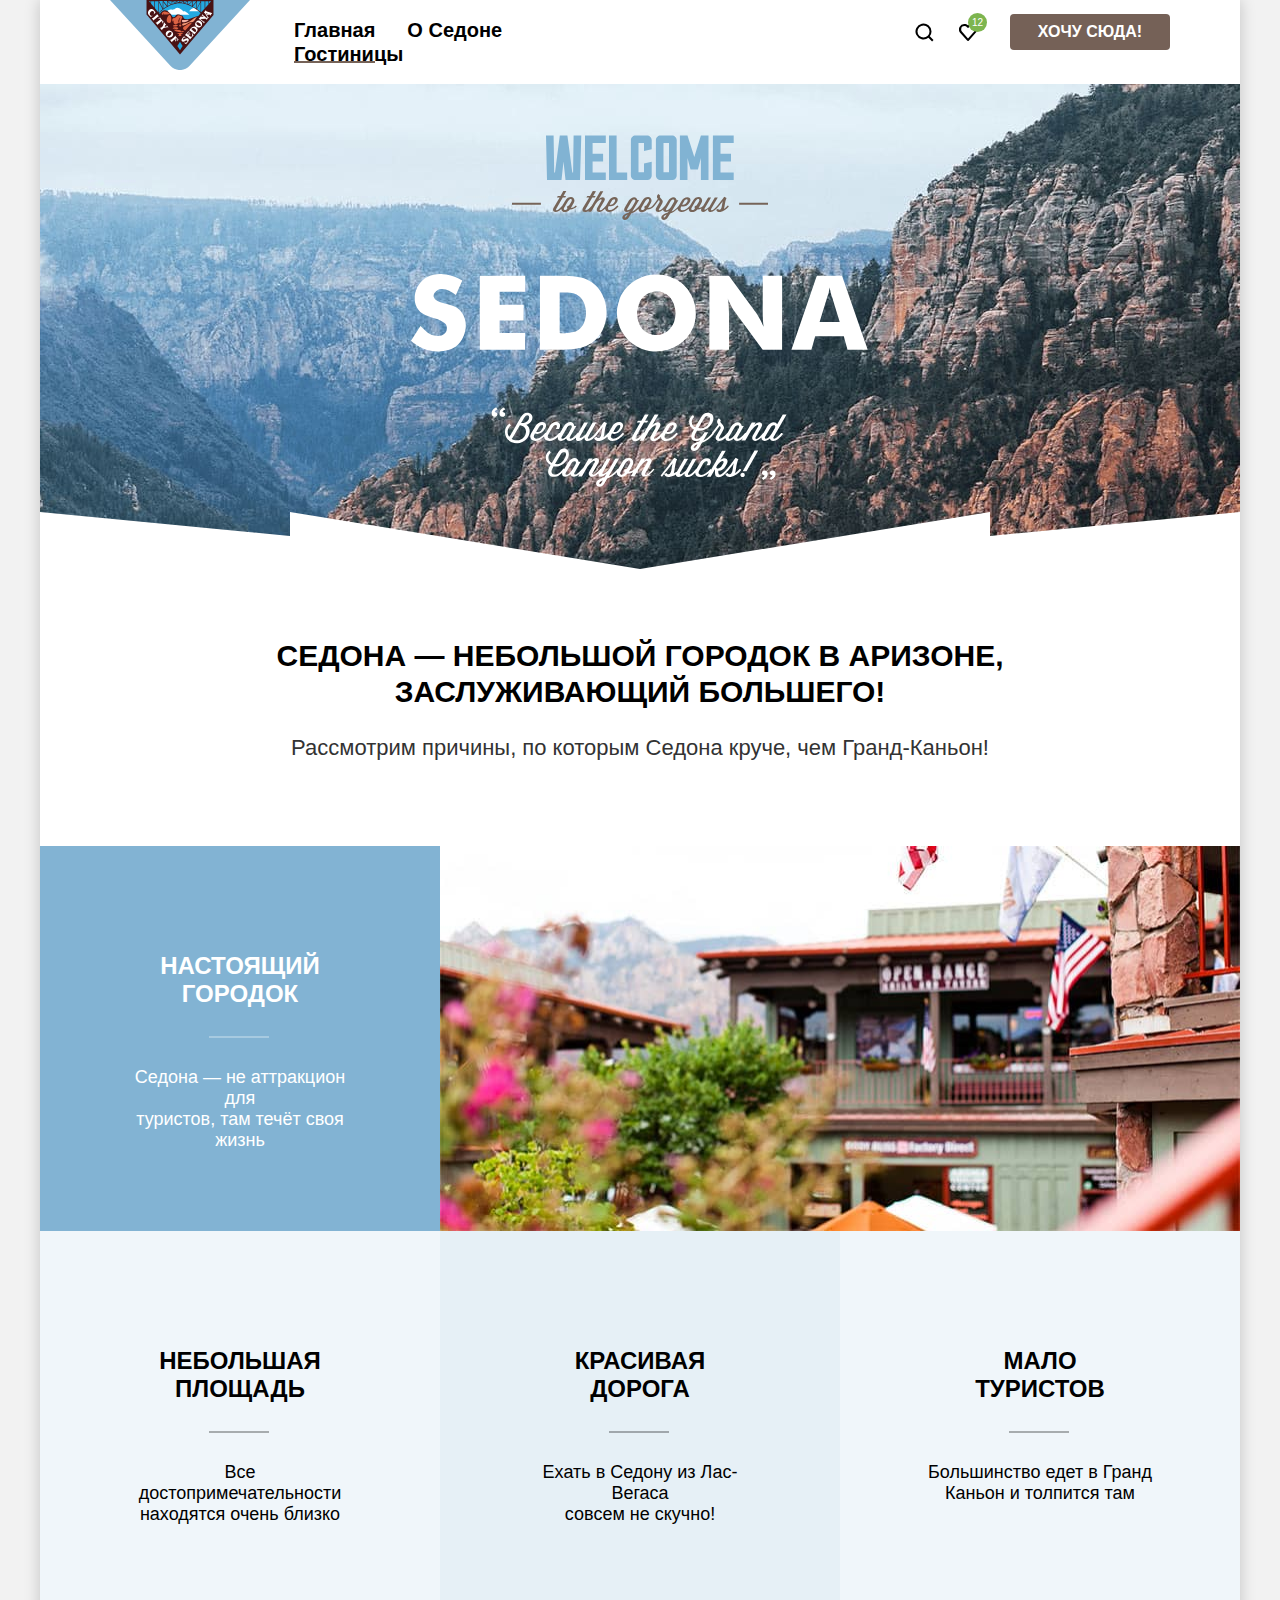
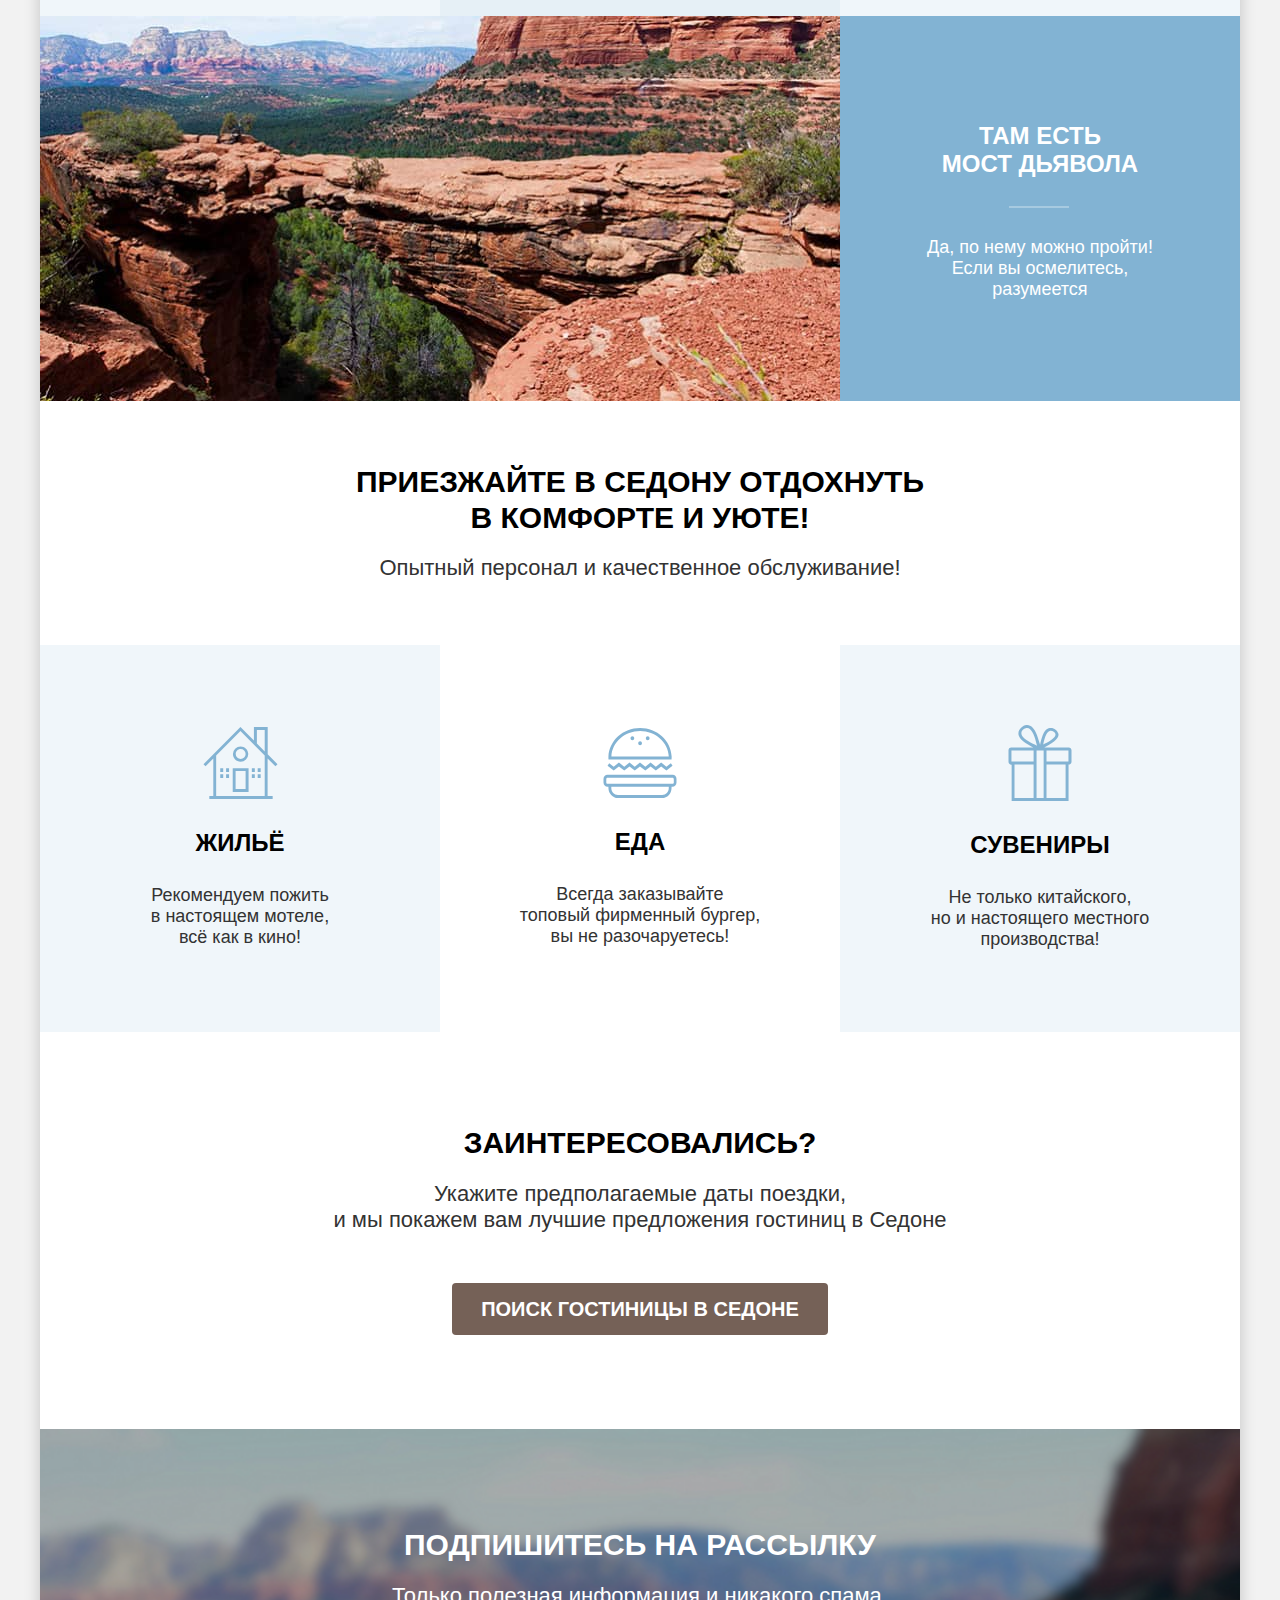
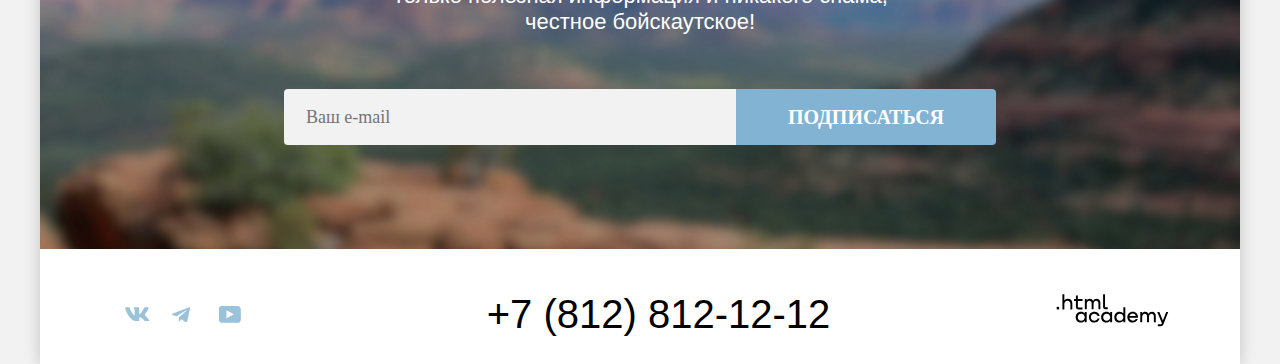
==== index.html @ 97bced02 "Валидация" ====
<!DOCTYPE html>
<html lang="ru">

  <head>
    <meta charset="utf-8">
    <title>HTML Academy: Седона</title>
    <link rel="stylesheet" href="styles/styles.css">
    <link rel="icon" href="favicon.ico">
  </head>

  <body>
    <div class="page-container">
      <header class="main-header">
        <nav class="main-navigation">
          <a class="header-link" href="index.html">
            <img class="navigation-logo" src="images/header-img/header-logo.svg" width="140" height="70" alt="Логотип.">
          </a>
          <ul class="navigation-list">
            <li class="navigation-list-item">
              <a class="navigation-link" href="index.html"><span class="navigation-link-current">Главная</span></a>
            </li>
            <li class="navigation-list-item">
              <a class="navigation-link" href="#">О Седоне</a>
            </li>
            <li class="navigation-list-item">
              <a class="navigation-link" href="catalog.html">Гостиницы</a>
            </li>
          </ul>
          <ul class="navigation-user">
            <li class="navigation-user-item">
              <button class="navigation-link-user navigation-link-search" href="#">
                <span class="visually-hidden">Поиск</span>
              </button>
            </li>
            <li class="navigation-user-item">
              <a class="navigation-link-user navigation-link-favourites" href="#">
                <span class="visually-hidden">Избранное</span>
                <span class="number">12</span>
              </a>
            </li>
            <li class="navigation-user-item">
              <button class="navigation-link-user navigation-link-button">Хочу сюда!</button>
            </li>
          </ul>
        </nav>
      </header>
      <main class="main-index">
        <section class="hero">
          <h1 class="visually-hidden">Седона</h1>
          <img class="hero-logo" src="images/hero-img/hero-text.svg" width="458" height="352"
            alt="Добро пожаловать в великолепную Седону, потому что Гранд-Каньон — отстой!">
        </section>
        <section class="advantages">
          <div class="information-block-advantages">
            <h2 class="information-title">
              Седона — небольшой городок в Аризоне,<br>заслуживающий большего!
            </h2>
            <p class="information-text">Рассмотрим причины, по которым Седона круче, чем Гранд-Каньон!</p>
          </div>
          <ul class="advantages-list">
            <li class="advantages-item with-image">
              <div class="advantage-description">
                <h3 class="advantages-title advantages-title-image">Настоящий<br>городок</h3>
                <p class="advantages-text">Седона — не аттракцион для<br>туристов, там течёт своя<br>жизнь</p>
              </div>
              <img class="advantages-image" src="images/advantage/advantage-city.jpg" alt="Город.">
            </li>
            <li class="advantages-item">
              <div class="description-noimage">
                <h3 class="advantages-title">Небольшая<br>площадь</h3>
                <p class="advantages-text">Все достопримечательности<br>находятся очень близко</p>
              </div>
            </li>
            <li class="advantages-item">
              <div class="description-noimage">
                <h3 class="advantages-title">Красивая<br>дорога</h3>
                <p class="advantages-text">Ехать в Седону из Лас-Вегаса<br>совсем не скучно!</p>
              </div>
            </li>
            <li class="advantages-item">
              <div class="description-noimage">
                <h3 class="advantages-title">Мало<br>туристов</h3>
                <p class="advantages-text">Большинство едет в Гранд<br>Каньон и толпится там</p>
              </div>
            </li>
            <li class="advantages-item with-image">
              <img class="advantages-image" src="images/advantage/advantage-bridge.jpg" alt="Мост дьявола.">
              <div class="advantage-description">
                <h3 class="advantages-title advantages-title-image">Там есть<br>мост дьявола</h3>
                <p class="advantages-text">Да, по нему можно пройти!<br>Если вы осмелитесь,<br>разумеется</p>
              </div>
            </li>
          </ul>
        </section>
        <section class="services">
          <div class="information-block-services">
            <h3 class="information-title-services">Приезжайте в Седону отдохнуть<br>в комфорте и уюте!</h3>
            <p class="information-text-services">Опытный персонал и качественное обслуживание!</p>
          </div>
          <ul class="services-list">
            <li class="services-item">
              <img class="service-image" src="images/service/service-house.svg" width="75" height="72" alt="Жилье.">
              <h3 class="services-title">Жильё</h3>
              <p class="services-text">Рекомендуем пожить<br>в настоящем мотеле,<br>всё как в кино!</p>
            </li>
            <li class="services-item">
              <img class="service-image" src="images/service/service-food.svg" width="74" height="70" alt="Еда.">
              <h3 class="services-title">Еда</h3>
              <p class="services-text">Всегда заказывайте<br>топовый фирменный бургер,<br>вы не разочаруетесь!</p>
            </li>
            <li class="services-item">
              <img class="service-image" src="images/service/service-gift.svg" width="64" height="76" alt="Сувениры.">
              <h3 class="services-title">Сувениры</h3>
              <p class="services-text">Не только китайского,<br>но и настоящего местного<br>производства!</p>
            </li>
          </ul>
        </section>
        <section class="hotel-search">
          <h2 class="hotel-search-title">Заинтересовались?</h2>
          <p class="hotel-search-text">Укажите предполагаемые даты поездки,<br>и мы покажем вам лучшие предложения
            гостиниц в Седоне</p>
          <button class="hotel-search-button">Поиск гостиницы в седоне</button>
        </section>
        <section class="mail">
          <h2 class="mail-title">Подпишитесь на рассылку</h2>
          <p class="mail-text">Только полезная информация и никакого спама,<br> честное бойскаутское!</p>
          <form class="mail-form" action="https://echo.htmlacademy.ru/" method="post">
            <label class="form-label visually-hidden" for="mail-post">Ваш e-mail</label>
            <input class="mail-input" type="text" id="mail-post" name="mail-post" placeholder="Ваш e-mail" required>
            <button class="button-mail" type="submit">Подписаться</button>
          </form>
        </section>
      </main>
      <footer class="page-footer">
        <ul class="footer-social-list">
          <li class="footer-social-item">
            <a class="social-list-vk" href="https://vk.com/htmlacademy">
              <span class="visually-hidden">Вконтакте</span>
            </a>
          </li>
          <li class="footer-social-item">
            <a class="social-list-telegram footer-social-link" href="https://t.me/htmlacademy">
              <span class="visually-hidden">Telegram</span>
            </a>
          </li>
          <li class="footer-social-item">
            <a class="social-list-youtube" href="https://www.youtube.com/user/htmlacademyru">
              <span class="visually-hidden">Youtube</span>
            </a>
          </li>
        </ul>
        <a class="contact-phone" href="#">+7 (812) 812-12-12</a>
        <a class="html-logo" href="https://htmlacademy.ru/">
          <svg class="html-logotype" xmlns="http://www.w3.org/2000/svg" width="115" height="34" viewBox="0 0 115 34"
            fill="none">
            <path d="M0 13.2564V15.8564H2.5V13.2564H0Z" />
            <path
              d="M11.6 4.85645C10 4.85645 8.8 5.55645 8 6.55645H7.9V0.356445H5.9V15.8564H7.9V10.5564C7.9 8.45645 9.2 6.95645 11.2 6.95645C13 6.95645 14.1 8.35645 14.1 10.1564V15.8564H16.1V9.75644C16.2 6.75644 14.3 4.85645 11.6 4.85645Z" />
            <path
              d="M26.6 5.15645H21.8V1.45645H19.8V5.25645H17.9V7.25645H19.8V13.2564C19.8 14.9564 20.8 15.9564 22.5 15.9564H26.6V13.9564H22.9C22.2 13.9564 21.8 13.5564 21.8 12.8564V7.15645H26.6V5.15645Z" />
            <path
              d="M41.1 4.95645C39.5 4.95645 38.2 5.75644 37.6 7.05645H37.5C36.9 5.85645 35.7 4.95645 34.1 4.95645C32.7 4.95645 31.6 5.75645 31 6.75645H30.9V5.15645H29V15.7564H31V10.3564C31 8.35645 32 6.85645 33.6 6.85645C35.1 6.85645 36 7.85645 36 9.45645V15.7564H38V10.1564C38 7.75645 39.4 6.85645 40.6 6.85645C42.1 6.85645 43 7.85645 43 9.45645V15.7564H45V9.25644C45.1 6.75644 43.6 4.95645 41.1 4.95645Z" />
            <path
              d="M47.8 13.0564C47.8 14.7564 48.8 15.7564 50.6 15.7564H52.6V13.7564H50.9C50.2 13.7564 49.8 13.3564 49.8 12.6564V0.356445H47.8V13.0564Z" />
            <path
              d="M28.9 20.0564C28 18.9564 26.7 18.2564 25 18.2564C21.9 18.2564 19.6 20.5564 19.6 23.8564C19.6 27.1564 21.9 29.4564 25 29.4564C26.8 29.4564 28 28.6564 28.8 27.5564H28.9V29.1564H30.9V18.5564H28.9V20.0564ZM25.3 27.4564C23.1 27.4564 21.7 25.8564 21.7 23.8564C21.7 21.8564 23.1 20.2564 25.3 20.2564C27.5 20.2564 28.9 21.8564 28.9 23.8564C28.9 25.7564 27.5 27.4564 25.3 27.4564Z" />
            <path
              d="M44.2 22.3564C43.7 19.9564 41.6 18.2564 38.8 18.2564C35.4 18.2564 33.2 20.7564 33.2 23.8564C33.2 26.9564 35.4 29.4564 38.8 29.4564C41.6 29.4564 43.7 27.6564 44.2 25.2564H42.1C41.7 26.5564 40.4 27.5564 38.8 27.5564C36.6 27.5564 35.2 25.9564 35.2 23.9564C35.2 21.9564 36.6 20.3564 38.8 20.3564C40.4 20.3564 41.6 21.3564 42.1 22.5564H44.2V22.3564Z" />
            <path
              d="M55.1 20.0564C54.2 18.9564 52.9 18.2564 51.2 18.2564C48.1 18.2564 45.8 20.5564 45.8 23.8564C45.8 27.1564 48.1 29.4564 51.2 29.4564C53 29.4564 54.2 28.6564 55 27.5564H55.1V29.1564H57.1V18.5564H55.1V20.0564ZM51.5 27.4564C49.3 27.4564 47.9 25.8564 47.9 23.8564C47.9 21.8564 49.3 20.2564 51.5 20.2564C53.7 20.2564 55.1 21.8564 55.1 23.8564C55.1 25.7564 53.6 27.4564 51.5 27.4564Z" />
            <path
              d="M68.7 20.1564C67.8 19.0564 66.5 18.2564 64.8 18.2564C61.7 18.2564 59.4 20.5564 59.4 23.8564C59.4 27.1564 61.6 29.4564 64.8 29.4564C66.5 29.4564 67.8 28.6564 68.6 27.6564H68.7V29.1564H70.7V13.7564H68.7V20.1564ZM65.1 27.4564C62.9 27.4564 61.5 25.8564 61.5 23.8564C61.5 21.8564 62.9 20.2564 65.1 20.2564C67.3 20.2564 68.7 21.8564 68.7 23.8564C68.6 25.8564 67.2 27.4564 65.1 27.4564Z" />
            <path
              d="M78.3 18.2564C75 18.2564 72.8 20.7564 72.8 23.8564C72.8 26.8564 74.9 29.4564 78.3 29.4564C80.8 29.4564 82.8 28.1564 83.5 25.8564H81.4C80.9 26.8564 79.8 27.4564 78.4 27.4564C76.5 27.4564 75.1 26.1564 75 24.5564H83.8C84 20.9564 81.8 18.2564 78.3 18.2564ZM78.3 20.1564C80 20.1564 81.3 21.1564 81.6 22.7564H75.1C75.4 21.2564 76.6 20.1564 78.3 20.1564Z" />
            <path
              d="M98.2 18.2564C96.6 18.2564 95.3 19.0564 94.6 20.2564H94.5C93.9 19.0564 92.7 18.2564 91.1 18.2564C89.7 18.2564 88.6 18.9564 88 20.0564V18.5564H86.1V29.1564H88.1V23.7564C88.1 21.7564 89.1 20.3564 90.7 20.2564C92.2 20.2564 93.1 21.2564 93.1 22.8564V29.1564H95.1V23.5564C95.1 21.1564 96.5 20.2564 97.7 20.2564C99.2 20.2564 100.1 21.2564 100.1 22.8564V29.1564H102.1V22.6564C102.2 20.0564 100.7 18.2564 98.2 18.2564Z" />
            <path
              d="M109.4 27.3564L105.8 18.4564H103.6L108.4 30.0564C108.1 30.9564 107.7 31.2564 106.7 31.2564H104.2V33.2564H106.7C108.5 33.2564 109.5 32.4564 110.2 30.6564L114.9 18.4564H112.8L109.4 27.3564Z" />
          </svg>
          <span class="visually-hidden">сайт HTML Academy</span>
        </a>
      </footer>
    </div>
    <div class="modal-container modal-container-close">
      <section class="modal modal-search">
        <header class="modal-heder">
          <h2 class="modal-title">Поиск гостиницы в Седоне</h2>
          <button class="modal-close-button" type="button">
            <span class="visually-hidden">Закрыть</span>
          </button>
        </header>
        <form class="modal-content" action="https://echo.htmlacademy.ru">
          <ul class="modal-list">
            <li class="modal-item">
              <label class="date-start" for="start">
                <span class="date-start-text">Дата Заезда:</span>
                <input class="modal-input-date" type="text" id="start" name="trip-start"
                  value="27 апреля 2020" required>
                <span class="date-error">Мы не можем отправить вас в прошлое</span>
              </label>
            </li>
            <li class="modal-item">
              <label class="date-end" for="end">
                <span class="date-end-text">Дата Выезда:</span>
                <input class="modal-input-date" type="text" id="end" name="trip-end"
                  value="1 сентября 2023" required>
                <span class="date-sucsses">На эти даты есть свободные номера. Пока есть.</span>
              </label>
            </li>
            <li class="modal-item modal-form">
              <label class="parent-label" for="parent">Взрослые:</label>
              <div class="plus-minus-button">
                <button class="minus" type="button">
                  <svg class="minus-icon" xmlns="http://www.w3.org/2000/svg" width="14" height="2" viewBox="0 0 14 2"
                    fill="none">
                    <path d="M0 0L0 2L14 2V0L0 0Z" />
                  </svg>
                </button>
                <input class="modal-input-number" type="number" id="parent" name="parent-number" min="1" max="100"
                  value="2" required>
                <button class="plus" type="button">
                  <svg class="plus-icon" xmlns="http://www.w3.org/2000/svg" width="14" height="14" viewBox="0 0 14 14"
                    fill="none">
                    <path d="M14 6H8V0H6V6H0V8H6V14H8V8H14V6Z" />
                  </svg>
                </button>
              </div>
              <label class="children-label" for="children">Дети:</label>
              <div class="tooltip">
                <span class="i">i</span>
                <div class="triangle">
                  <span class="info">Укажите количество детей, которые будут с вами, возраст которых от 6 до 18 лет.
                    Дети до 6 лет размещаются бесплатно.</span>
                </div>
              </div>
              <div class="plus-minus-button">
                <button class="minus" type="button">
                  <svg class="minus-icon" xmlns="http://www.w3.org/2000/svg" width="14" height="2" viewBox="0 0 14 2"
                    fill="none">
                    <path d="M0 0L0 2L14 2V0L0 0Z" />
                  </svg>
                </button>
                <input class="modal-input-number" type="number" id="children" name="children-number" min="0" max="100"
                  value="2">
                <button class="plus" type="button">
                  <svg class="plus-icon" xmlns="http://www.w3.org/2000/svg" width="14" height="14" viewBox="0 0 14 14"
                    fill="none">
                    <path d="M14 6H8V0H6V6H0V8H6V14H8V8H14V6Z" />
                  </svg>
                </button>
              </div>
            </li>
            <li class="modal-item">
              <button class="modal-button" type="submit">Найти</button>
            </li>
          </ul>
        </form>
      </section>
    </div>
  </body>

</html>
---- styles/styles.css ----
@font-face {
  font-family: "PT Sans";

  font-weight: 400;
  src: url("../fonts/ptsans-400.woff2") format("woff2");
  font-display: swap;
}

@font-face {
  font-family: "PT Sans";

  font-weight: 700;
  src: url("../fonts/ptsans-700.woff2") format("woff2");
  font-display: swap;
}

*,
*::before,
*::after {
  box-sizing: border-box;
}

body {
  display: flex;
  margin: 0 auto;
  font-family: "PT Sans", "Arial", sans-serif;
  font-weight: 400;
  font-size: 18px;
  line-height: 21px;
  background-color: rgba(242, 242, 242, 1);
  color: #000000;
}

.page-container {
  background-color: rgba(255, 255, 255, 1);
  margin: 0 auto;
  width: 1200px;
  box-shadow: 0 0 15px 0 rgba(0, 0, 0, 0.20);
}

.visually-hidden {
  position: absolute;
  width: 1px;
  height: 1px;
  margin: -1px;
  padding: 0;
  overflow: hidden;
  border: 0;
  clip: rect(0 0 0 0);
}

/*                         ГЛАВНАЯ СТРАНИЦА (INDEX)                                                   */

/*   HEADER    */

.main-navigation {
  display: flex;
  padding-left: 70px;
  padding-right: 70px;
}

.navigation-link {
  font-weight: 700;
  font-size: 20px;
  line-height: 24px;
  color: rgba(0, 0, 0, 1);
  text-decoration: none;
  text-align: center;
  padding-left: 10px;
  padding-right: 22px;
  white-space: nowrap;
}

.navigation-list {
  list-style-type: none;
  display: flex;
  padding-inline-start:0;
  padding-left: 174px;
  flex-wrap: wrap;
}

.navigation-user {
  list-style-type: none;
  display: flex;
  margin: 0;
  padding-left: 280px;
}


.navigation-logo {
  position: absolute;
  width: 140px;
  height: 70px;
}

.navigation-logo:hover {
  opacity: 0.8;
}

.navigation-logo:focus {
  opacity: 0.8;
}

.navigation-logo:active {
  opacity: 0.6;
}

.navigation-link-search {
  background-image: url("../images/icons/search.svg");
  width: 44px;
  height: 64px;
  background-position: center;
  background-repeat: no-repeat;
  display:block;
  cursor:pointer;
  border-color: transparent;
  background-color: #ffffff;
}

.navigation-link-search:hover {
  opacity: 0.6;
}

.navigation-link-search:focus {
  opacity: 0.6;
}

.navigation-link-search:active {
  opacity: 0.4;
}

.navigation-link-favourites {
  background-image: url("../images/icons/heart.svg");
  width: 44px;
  height: 64px;
  background-position: center;
  background-repeat: no-repeat;
  display: block;
  text-decoration: none;
  padding-left: 22px;
  padding-top: 10px;
  cursor:pointer;
}

.navigation-link-favourites:hover {
  opacity: 0.6;
}

.navigation-link-favourites:focus {
  opacity: 0.6;
}

.navigation-link-favourites:active {
  opacity: 0.4;
}

.number {
  border-radius: 50%;
  background-color: rgba(125, 181, 79, 1);
  font-size: 10px;
  font-weight: 400;
  line-height: 10px;
  color: rgba(255, 255, 255, 1);
  padding: 4px;
  text-align: right;
}

.navigation-link-button {
  font-family: "PT Sans", sans-serif;
  width: 160px;
  height: 36px;
  background: rgba(117, 97, 87, 1);
  border-radius: 4px;
  color: #ffffff;
  border-color: transparent;
  font-size: 16px;
  font-weight: 700;
  line-height: 20px;
  margin-bottom: 14px;
  text-transform: uppercase;
  text-align: center;
  margin-left: 20px;
  margin-top: 14px;
  cursor:pointer;
}

.navigation-link-button:hover {
  background: rgba(97, 80, 72, 1);
}

.navigation-link-button:focus {
  background: rgba(97, 80, 72, 1);
}

.navigation-link-button:active {
  background: rgba(117, 97, 87, 1);
  color:rgba(255, 255, 255, 0.30);

}

.navigation-link-button:disabled {
  background: rgba(229, 229, 229, 1);
}

.navigation-link-current {
  position: relative;

}

.navigation-link-current::after {
  content: "";
  position: absolute;
  background: rgba(117, 98, 87, 1);
  left: 0;
  bottom: -22px;
  height: 2px;
  width: 100%;
}


/*    HERO    */

.hero {
  display: flex;
  justify-content: center;
  padding-top: 51px;
  padding-bottom: 82px;
  background-image: url("../images/hero-img/hero-background-element.svg"), url("../images/hero-img/hero-background.jpg");
  background-color: brown;
  background-repeat: no-repeat;
  background-size: 100% auto, 100% 100%;
  background-position: bottom center, center center;
}

/* INFORMATION BLOCK     */

.information-title {
  font-weight: 700;
  font-size: 30px;
  line-height: 36px;
  text-align: center;
  text-transform: uppercase;
  color: rgba(0, 0, 0, 1);
  margin: 0;
  padding-bottom: 25px;
}

.information-title-services {
  font-weight: 700;
  font-size: 30px;
  line-height: 36px;
  text-align: center;
  text-transform: uppercase;
  color: rgba(0, 0, 0, 1);
  margin: 0;
  padding-bottom: 19px;
}

.information-text {
  font-weight: 400;
  font-size: 22px;
  line-height: 26px;
  text-align: center;
  color: rgba(51, 51, 51, 1);
  margin: 0;
}

.information-text-services {
  font-weight: 400;
  font-size: 22px;
  line-height: 26px;
  text-align: center;
  color: rgba(51, 51, 51, 1);
  margin: 0;
  padding-top:0;
}

.information-block-advantages {
  padding-top: 69px;
  padding-bottom: 85px;
}

.information-block-services {
  padding-top: 63px;
  padding-bottom: 64px;
}

/*    ADVANTAGES    */

.advantages-list {
  display: flex;
  flex-wrap: wrap;
  text-align: center;
  list-style-type: none;
  padding: 0;
  margin: 0;
}

.advantages-image {
  width: 800px;
  min-height: 385px;
}

.advantages-item {
  background-color: rgba(131, 179, 211, 0.2);
  color: #000000;
  width: calc(100% / 3);
  min-height: 385px;
}

.advantages-item.with-image {
  display: flex;
  flex-wrap: wrap;
  width: 1200px;
  background-color: rgba(130, 179, 211, 1);
  color: #FFFFFF;
  min-height: 385px;
}

.advantages-list li:nth-child(2) {
  background-color: rgba(131, 179, 211, 0.12);
}

.advantages-list li:nth-child(4) {
  background-color: rgba(131, 179, 211, 0.12);
}

.advantage-description {
  width: 230px;
  margin: 0 auto;
  padding-top: 82px;
}

.description-noimage {
  text-align: center;
  padding-left: 85px;
  padding-right: 85px;
  padding-top: 92px;

}

.advantages-title {
  font-weight: 700;
  font-size: 24px;
  line-height: 28px;
  text-align: center;
  text-transform: uppercase;
}

.advantages-title::after {
  content: "";
  display: block;
  width: 60px;
  border: 1px solid rgba(0, 0, 0, 0.3);
  margin-left: 84px;
  margin-top: 28px;
}

.advantages-title-image::after {
  border-color: rgba(255, 255, 255, 0.3);

}

.advantages-text {
  font-weight: 400;
  font-size: 18px;
  line-height: 21px;
  text-align: center;
  padding-top: 5px;
}

/*   SERVICES   */

.services-title {
  font-weight: 700;
  font-size: 24px;
  line-height: 28px;
  text-align: center;
  text-transform: uppercase;
  margin: 0;
  padding-bottom: 28px;
}

.services-text {
  font-weight: 400;
  font-size: 18px;
  line-height: 21px;
  text-align: center;
  color: rgba(51, 51, 51, 1);
  margin: 0;
  padding-bottom: 2px;
}

.services-list {
  display: flex;
  flex-wrap: wrap;
  list-style-type: none;
  padding: 0;
  margin: 0;
}

.service-image {
  margin-bottom: 30px;
}

.services-list li:nth-child(even) {
  background-color: rgba(255, 255, 255, 1);
}

.services-item {
  display: flex;
  flex-direction: column;
  align-items: center;
  justify-content: center;
  text-align: center;
  width: 400px;
  background-color: rgba(131, 179, 211, 0.12);
  padding-top: 80px;
  padding-bottom: 80px;
}

/*   HOTEL - SEARCH   */

.hotel-search {
  display: flex;
  flex-direction: column;
  justify-content: center;
  text-align: center;
  padding-bottom: 94px;
  padding-top: 93px;
}

.hotel-search-title {
  font-weight: 700;
  font-size: 30px;
  line-height: 36px;
  text-align: center;
  text-transform: uppercase;
  margin: 0;
  padding-bottom: 20px;
}

.hotel-search-text {
  font-weight: 400;
  font-size: 22px;
  line-height: 26px;
  text-align: center;
  color: rgba(51, 51, 51, 1);
  margin: 0;
  padding-bottom: 50px;
}

.hotel-search-button {
  font-family: "PT Sans", sans-serif;
  font-size: 20px;
  font-weight: 700;
  line-height: 36px;
  width:376px ;
  height:52px ;
  background: rgba(117, 97, 87, 1);
  border-radius: 4px;
  color: rgba(255, 255, 255, 1);
  margin: 0 auto;
  text-decoration: none;
  text-transform: uppercase;
  text-align: center;
  border-color: transparent;
  cursor:pointer;
}

.hotel-search-button:hover {
  background: rgba(97, 80, 72, 1);
}

.hotel-search-button:focus {
  background: rgba(97, 80, 72, 1);
}

.hotel-search-button:active {
  background: rgba(117, 97, 87, 1);
  color:rgba(255, 255, 255, 0.3) ;
}

.hotel-search-button:disabled {
  background: rgba(229, 229, 229, 1);
  color: rgba(255, 255, 255, 1);
}

/*  MAIL BLOCK  */

.mail {
  display: flex;
  flex-direction: column;
  align-items: center;
  background-image: url("../images/advantage/subscribe.jpg");
  background-color: blue;
  background-repeat: no-repeat;
  background-size: cover;
  padding-top: 98px;
  padding-bottom: 104px;
}

.mail-form {
  display: flex;
}

.mail-title {
  font-weight: 700;
  font-size: 30px;
  line-height: 36px;
  text-align: center;
  text-transform: uppercase;
  color: rgba(255, 255, 255, 1);
  margin: 0;
  padding-bottom: 20px;
}

.mail-text {
  font-weight: 400;
  font-size: 22px;
  line-height: 26px;
  text-align: center;
  color: rgba(255, 255, 255, 1);
  margin: 0;
  padding-bottom: 54px;
}

.mail-input {
  width: 452px;
  border-radius: 4px 0 0 4px;
  border-color: transparent;
  padding-left: 20px;
  padding-top: 14px;
  padding-bottom: 14px;
  background-color: rgba(242, 242, 242, 1);
  font-family: 'PT Sans';
  font-weight: 400;
  font-size: 18px;
  line-height: 24px;

}

.button-mail {
  font-family: 'PT Sans';
  background-color: rgba(130, 179, 211, 1);
  border-radius: 0 4px 4px 0;
  border-color: transparent;
  color: rgba(255, 255, 255, 1);
  font-weight: 700;
  font-size: 20px;
  line-height: 36px;
  text-align: center;
  text-transform: uppercase;
  padding: 8px 50px 8px 50px;
  cursor:pointer;
}

.button-mail:hover {
  background: rgba(104, 162, 202, 1);
}

.button-mail:focus {
  background: rgba(104, 162, 202, 1);
}

.button-mail:active {
  background:rgba(130, 179, 211, 1) ;
  color: rgba(255, 255, 255, 0.3);
}

.mail-catalog {
  display: flex;
  flex-direction: column;
  align-items: center;
  padding-top: 109px;
  padding-bottom: 104px;
}

.mail-title-catalog {
  font-weight: 700;
  font-size: 30px;
  line-height: 36px;
  text-align: center;
  text-transform: uppercase;
  color: rgba(0, 0, 0, 1);
  margin: 0;
  padding-bottom:20px;
}

.mail-text-catalog {
  font-weight: 400;
  font-size: 22px;
  line-height: 26px;
  text-align: center;
  color: rgba(51, 51, 51, 1);
  margin: 0;
  padding-bottom:54px;
}

/*     FOOTER     */

.page-footer {
  display: flex;
  padding:45px 70px 30px 70px;
  justify-content: space-between;

}

.footer-social-list {
  display: flex;
  flex-wrap: wrap;
  width: 160px;
  list-style-type: none;
  margin: 0;
  padding-left: 15px;

}

.footer-social-item {
  display: flex;
  justify-content: space-between;
  align-items: center;
  width: 47px;
  height: 40px;
}


.contact-phone {
  font-style: "PT Sans", sans-serif;
  font-weight: 400;
  font-size: 40px;
  line-height: 40px;
  text-align: center;
  color: rgba(0, 0, 0, 1);
  text-decoration: none;
  text-transform: uppercase;
  cursor:pointer;
  margin: 0;
  padding-right:8px;

}

.contact-phone:hover {
  color: rgba(117, 97, 87, 1);
}
.contact-phone:focus {
  color: rgba(117, 97, 87, 1);
}
.contact-phone:active {
  color: rgba(117, 97, 87, 1);
  opacity: 0.6;
}

.social-list-vk {
  display: block;
  background-image: url("../images/icons/vk.svg");
  width:24px;
  height:14px;
  background-repeat: no-repeat;
  background-position: center;
  cursor:pointer;
  opacity:0.8;
}

.social-list-vk:hover {
  opacity: 1;
}

.social-list-vk:focus {
  opacity: 1;
}

.social-list-vk:active {
  opacity: 0.6;
}

.social-list-telegram {
  display: block;
  background-image: url("../images/icons/telegram.svg");
  width:18px;
  height:15px;
  background-repeat: no-repeat;
  background-position: center;
  cursor:pointer;
  opacity:0.8;
}

.social-list-telegram:hover {
  opacity: 1;
}

.social-list-telegram:focus {
  opacity: 1;
}

.social-list-telegram:active {
  opacity: 0.6;
}

.social-list-youtube {
  display: block;
  background-image: url("../images/icons/youtube.svg");
  width:22px;
  height:17px;
  background-repeat: no-repeat;
  background-position: center;
  cursor:pointer;
  opacity:0.8;
}

.social-list-youtube:hover {
  opacity: 1;
}

.social-list-youtube:focus {
  opacity: 1;
}

.social-list-youtube:active {
  opacity: 0.6;
}

.html-logotype {
  width:115px;
  height:33px;
  fill: black;
}

.html-logotype:hover {
  fill: rgba(117, 97, 87, 1);
}
.html-logotype:focus {
  fill: rgba(117, 97, 87, 1);
}
.html-logotype:active {
  fill: rgba(117, 97, 87, 1);
  opacity: 0.6;
}





/*                           КАТАЛОГ                                                 */

/*       FILTERS - BLOCK    */

.filter-content {
  background-image: url("../images/catalog-background.jpg");
  background-color: blue;
  background-repeat: no-repeat;
  background-size: cover;
  color: rgba(255, 255, 255, 1);
}

.filter-title {
  font-weight: 700;
  font-size: 60px;
  line-height: 78px;
  text-align: left;
  color: rgba(255, 255, 255, 1);
  padding-top:35px ;
  padding-left:70px;
  margin: 0;
}

.filters {
  display: grid;
  grid-template-columns: 150px 150px 0 288px 191px;
  column-gap: 70px;
  padding-left: 70px;
  padding-right: 70px;
  padding-top: 40px;
  padding-bottom: 56px;
}

.filter-header {
  display: flex;
  flex-direction: column;
}

.breadcrumbs {
  list-style-type: none;
  display: flex;
  padding-left: 70px;
  margin: 0;
  padding-top: 7px;
}

.bredcrumbs-text {
  font-weight: 400;
  font-size: 16px;
  line-height: 21px;
  text-align: left;
}

.bredcrumbs-house {
  display: block;
  background-image: url("../images/icons/bred-house.svg");
  width: 12px;
  height: 21px;
  background-repeat: no-repeat;
  background-position: center;
  margin-right: 28px;
  cursor:pointer;
}

.bredcrumbs-house::after {
  content:url("../images/icons/bred-arrow.svg");
  display: block;
  width: 8px;
  height: 20px;
  background-repeat: no-repeat;
  background-position: center;
  padding-left: 22px;
}

.infrastructure-title {
  font-weight: 700;
  font-size: 20px;
  line-height: 24px;
  padding-bottom: 32px;
  padding-left: 0;
}

.infrastructure {
  display: flex;
  flex-direction: column;
  list-style-type: none;
  border-color: transparent;
  padding: 0;
  margin: 0;

}

.infrastructure-item {
  font-weight: 400;
  font-size: 18px;
  line-height: 23px;
  padding-bottom: 16px;
}

/*  checkbox   */

.infrastructure-item {
  display: inline-flex;
  align-items: center;
}

.checkbox {
  opacity: 0;
  position: absolute;
}

.custom-checkbox {
  display: inline-block;
  position: relative;
  width: 20px;
  height: 20px;
  border-radius:4px;
  background-color:rgba(255, 255, 255, 1);
  vertical-align: sub;
  margin-right: 10px;
}

.custom-checkbox::before {
  content: "";
  width: 16px;
  height: 16px;
  background-image:url("../images/icons/checkbox.svg");
  position: absolute;
  background-repeat: no-repeat;
  background-size: contain;
  top:50%;
  left:50%;
  transform: translate(-50%, -50%) scale(0);
  margin-top: 1px;
}

.checkbox:checked + .custom-checkbox::before {
  transform: translate(-50%, -50%) scale(1);
}

.infrastructure-label:hover {
  opacity: 30%;
}

.checkbox:focus + .custom-checkbox {
  border: 2px solid rgba(131, 179, 211, 1);
}

.infrastructure-label:active {
  opacity: 30%;
}



/* radiobutton */

.custom-radio {
  display: inline-block;
  position: relative;
  width: 20px;
  height: 20px;
  border-radius:50%;
  background-color:rgba(255, 255, 255, 1);
  vertical-align: sub;
  margin-right: 10px;
}

.custom-radio::before {
  content: "";
  width: 13px;
  height: 13px;
  background-image:url("../images/icons/radio.svg");
  position: absolute;
  background-repeat: no-repeat;
  background-size: contain;
  top:50%;
  left:50%;
  transform: translate(-50%, -50%) scale(0);
}

.input-radio:checked + .custom-radio::before {
  transform: translate(-50%, -50%) scale(1);
}

.input-radio {
  opacity: 0;
  position: absolute;
}

.housetype-label:hover {
  opacity: 30%;
}

.input-radio:focus + .custom-radio {
  border: 2px solid rgba(131, 179, 211, 1);
}

.housetype-label:active {
  opacity: 30%;
}


.housetype {
  display: flex;
  flex-direction: column;
  border-color: transparent;
  padding: 0;
  margin: 0;
}

.housetype-list {
  list-style-type: none;
  padding: 0;
  margin: 0;

}

.housetype-title {
  font-weight: 700;
  font-size: 20px;
  line-height: 24px;
  padding-bottom: 32px;
  padding-left: 0;
}

.housetype-item {
  font-weight: 400;
  font-size: 18px;
  line-height: 23px;
  padding-bottom: 16px;
}

.minmax-price {
  display: flex;
  padding-bottom:48px;
}

.control-input-min {
  font-family: "PT Sans", sans-serif;
  width: 143px;
  height: 48px;
  border-radius: 4px 0 0 4px;
  border-color: transparent;
  margin-right: 2px;
  font-size: 18px;
  font-weight: 700;
  line-height: 24px;
  padding-left: 16px;
}

.control-input-min:focus {
  outline: none;
  border: 3px solid rgba(131, 179, 211, 1);
}

.control-input-max {
  font-family: "PT Sans", sans-serif;
  width: 143px;
  height: 48px;
  border-radius: 0 4px 4px 0;
  border-color: transparent;
  font-size: 18px;
  font-weight: 700;
  line-height: 24px;
  padding-left: 16px;
}

.control-input-max:focus {
  outline: none;
  border: 3px solid rgba(131, 179, 211, 1);
}

.price-text {
  font-weight: 700;
  font-size: 20px;
  line-height: 24px;
  padding-bottom: 32px;
}

.form-price {
  border-color: transparent;
  padding: 0;
  margin: 0;
}



.range-scale {
  position: relative;
  height: 4px;
  background-color: grey;
  border-radius: 4px;
  width: 288px;
}

.range-bar {
  position: absolute;
  width: 226px;
  height: 4px;
  background-color: white;
}

.range-toggle {
  position: absolute;
  width: 20px;
  height: 20px;
  border-radius: 5px;
  background-color: #FFFFFF;
  border: 1px solid #FFFFFF;
}

.toggle-min {
  top: -8px;
  left: 0;
}

.toggle-max {
  top: -8px;
  right: 0;
}

.price-buttons {
  display:flex;
  flex-direction: column;
  border-color: transparent;
  padding: 0;
  margin-top: 54px;
}

.space {
  border-color: transparent;
}

.price-button-acept {
  font-family: "PT Sans", sans-serif;
  color: rgba(255, 255, 255, 1);
  font-weight: 700;
  font-size: 16px;
  line-height: 20px;
  text-transform: uppercase;
  text-align: center;
  background-color: rgba(130, 179, 211, 1);
  border-color: transparent;
  padding: 8px 40px 8px 40px;
  border-radius: 4px;
  margin-bottom: 30px;
  cursor:pointer;
}

.price-button-acept:hover {
  background: rgba(104, 162, 202, 1);
}

.price-button-acept:focus {
  background: rgba(104, 162, 202, 1);
}

.price-button-acept:active {
  background: rgba(130, 179, 211, 1);
  color: rgba(255, 255, 255, 0.3);
}

.price-button-acept:disabled {
  background: rgba(229, 229, 229, 1);
  color: rgba(255, 255, 255, 1);
}

.price-button-reset {
  font-family: "PT Sans", sans-serif;
  color: rgba(255, 255, 255, 1);
  font-weight: 700;
  font-size: 16px;
  line-height: 20px;
  text-transform: uppercase;
  text-align: center;
  background-color: transparent;
  border-color: transparent;
  cursor:pointer;
  padding: 8px 50px 8px 50px
}

.price-button-reset:hover {
  color: rgba(255, 255, 255, 0.3);
  opacity: 30%;
}

.price-button-reset:focus {
  outline: none;
  border: 3px solid rgba(131, 179, 211, 1);
}

.price-button-reset:active {
  color: rgba(255, 255, 255, 0.4);
}

.price-button-reset:disabled {
  background: rgba(229, 229, 229, 1);
  color: rgba(255, 255, 255, 1);
}

/*  SORTING  */

.sorting {
  display: flex;
  text-align: center;
  align-items: center;
  padding-left: 70px;
  padding-right: 70px;
  padding-top: 44px;
  padding-bottom: 36px;
}

.sorting-title {
  font-weight: 700;
  font-size: 30px;
  line-height: 36px;
  text-transform: uppercase;
  padding-right:200px;
}

.view {
  list-style-type: none;
  display: flex;
  padding-left: 61px;
  flex-wrap: wrap;
}

.vatiation-sorting {
  font-family: "PT Sans", sans-serif;
  width: 292px;
  height: 49px;
  border-radius: 4px;
  border: 2px solid rgba(229, 229, 229, 1);
  padding: 14px 20px 14px 20px;
  font-weight: 400;
  font-size: 18px;
  line-height: 21px;
  appearance: none;
  background: url("../images/icons/select.svg") no-repeat right;
  background-position-x: calc(100% - 18px);
}
.vatiation-sorting:hover {
  border: 2px solid rgba(104, 162, 202, 1);
}
.vatiation-sorting:focus {
  border: 2px solid rgba(104, 162, 202, 1);
}

.vatiation-sorting:disabled {
  color: rgba(0, 0, 0, 0.3);
}

.view-item {
  padding-left:8px;
}

.icon {
  width: 48px;
  height: 48px;
  padding: 12px 14px 12px 14px;
  border: 2px solid rgba(229, 229, 229, 1);
  border-radius: 4px;
}

.icon:hover {
  border: 2px solid rgba(0, 0, 0, 1);
}

.icon:focus {
  border: 2px solid rgba(104, 162, 202, 1);
}

.icon:active {
  border: 2px solid rgba(0, 0, 0, 1);
}

/*    HOTELS   */


/* HOTEL CARD */

.hotel-list {
  display: grid;
  grid-template-columns: 340px 340px 340px;
  padding-left: 70px;
  padding-right: 70px;
  list-style-type: none;
  gap:20px;
  margin: 0;
  padding-bottom: 20px;
}

.hotel-list-item {
  border: solid 1px;
  border-color: rgba(230, 230, 230, 1);
  padding: 20px;
  display: grid;
  grid-template-columns: 140px 140px;
  row-gap: 14px;
  column-gap: 20px;
}

.hotel-cart-link {
  grid-column-start: 1;
  grid-column-end: 3;
  text-decoration: none;
  color: black;
}

.hotel-cart-title {
  font-size: 24px;
  font-weight: 700;
  line-height: 28px;
}

.hotel-cart-text {
  grid-column-start: 1;
  grid-column-end: 2;
  font-size: 18px;
  font-weight: 400;
  line-height: 21px;
  color: rgba(51, 51, 51, 1);
}

.hotel-cart-price {
  grid-column-start: 2;
  grid-column-end: 3;
  text-align: right;
  font-size: 18px;
  font-weight: 400;
  line-height: 21px;
  color: rgba(51, 51, 51, 1);
}

.price-input-min {
  position: absolute;
  padding-left: 110px;
  padding-top: 10px;
  font-size: 18px;
  font-weight: 400;
  line-height: 24px;
  color: grey;

}

.price-input-max {
  position: absolute;
  padding-left: 110px;
  padding-top: 10px;
  font-size: 18px;
  font-weight: 400;
  line-height: 24px;
  color: grey;
}

.hotel-button-more {
  font-family: "PT Sans", sans-serif;
  grid-column-start: 1;
  grid-column-end: 2;
  align-self: center;
  background: rgba(117, 97, 87, 1);
  border-radius: 3px;
  color: #ffffff;
  display: table;
  font-size: 16px;
  font-weight: 700;
  line-height: 20px;
  margin: 0 auto;
  text-decoration: none;
  text-transform: uppercase;
  text-align: center;
  padding-top: 8px;
  padding-bottom: 8px;
  border-color: transparent;
  width: 140px;
  cursor:pointer;
}

.hotel-button-more:hover {
  background: rgba(97, 80, 72, 1);
}
.hotel-button-more:focus {
  background: rgba(97, 80, 72, 1);
}
.hotel-button-more:active {
  background: rgba(117, 97, 87, 1);
  color: rgba(255, 255, 255, 0.3);
}
.hotel-button-more:disabled {
  background: rgba(255, 255, 255, 1);
  color:rgba(255, 255, 255, 1);
}

.hotel-button-favorites {
  font-family: "PT Sans", sans-serif;
  color: rgba(255, 255, 255, 1);
  font-weight: 700;
  font-size: 16px;
  line-height: 20px;
  display: table;
  text-transform: uppercase;
  text-align: center;
  background-color: rgba(130, 179, 211, 1);
  grid-column-start: 2;
  grid-column-end: 3;
  white-space: nowrap;
  background: rgba(130, 179, 211, 1);
  border-radius: 3px;
  margin: 0 auto;
  text-decoration: none;
  border-color: transparent;
  width: 140px;
  padding-top: 8px;
  padding-bottom: 8px;
  cursor:pointer;
}
.hotel-button-favorites:hover {
  background: rgba(104, 162, 202, 1);
}
.hotel-button-favorites:focus {
  background: rgba(104, 162, 202, 1);
}
.hotel-button-favorites:active {
  background: rgba(130, 179, 211, 1);
  color: rgba(255, 255, 255, 0.3);
}
.hotel-button-favorites:disabled {
  background: rgba(255, 255, 255, 1);
  color:rgba(255, 255, 255, 1);
}

.hotel-button-active {
  font-family: "PT Sans", sans-serif;
  grid-column-start: 2;
  grid-column-end: 3;
  align-self: center;
  background: rgba(125, 181, 79, 1);
  border-radius: 3px;
  color: #ffffff;
  display: table;
  font-size: 16px;
  font-weight: 700;
  line-height: 20px;
  margin: 0 auto;
  text-decoration: none;
  text-transform: uppercase;
  white-space: nowrap;
  width: 140px;
  border-color: transparent;
  padding-top: 8px;
  padding-bottom: 8px;
  cursor:pointer;
}

.hotel-button-active:hover {
  background: rgba(108, 158, 66, 1);
}
.hotel-button-active:focus {
  background: rgba(108, 158, 66, 1);
}
.hotel-button-active:active {
  background: rgba(125, 181, 79, 1);
  color: rgba(255, 255, 255, 0.3);
}
.hotel-button-active:disabled {
  background: rgba(255, 255, 255, 1);
  color:rgba(255, 255, 255, 1);
}

.hotel-cart-link {
  text-decoration: none;
  color: rgba(0, 0, 0, 1);
  font-weight: 700;
  font-size: 24px;
  line-height: 28px;
}

.hotel-cart-text {
  color: rgba(51, 51, 51, 1);
  font-weight: 400;
  font-size: 18px;
  line-height: 21px;
}

.hotel-cart-price {
  color: rgba(51, 51, 51, 1);
  font-weight: 400;
  font-size: 18px;
  line-height: 21px;
}

.hotel-stars {
  display: flex;
  grid-column-start: 1;
  grid-column-end: 2;
  margin: 0;
  padding-top: 10px;
}

.star {
  background-image: url("../images/icons/star.svg");
  background-position: center;
  width: 18px;
  height: 17px;
  margin-right: 6px;
}

.hotel-rating {
  grid-column-start: 2;
  grid-column-end: 3;
  background-color: rgba(242, 242, 242, 1);
  font-size: 16px;
  font-weight: 400;
  line-height: 20px;
  color: rgba(51, 51, 51, 1);
  text-transform: uppercase;
  text-align: center;
  white-space: nowrap;
  width: 140px;
  height: 37px;
  padding-top: 9px;
  border-color: transparent;
}


/* PAGINATION */

.pagination {
  padding-left: 70px;
  padding-right: 70px;
  padding-top: 17px;
  padding-bottom:45px;
}
.pagination::before {
  content: "";
  display: block;
  width: 1060px;
  border-bottom: 1px solid rgba(230, 230, 230, 1);
}

.pagination-list {
  list-style-type: none;
  display: flex;
  padding-left: 0;
  padding-top: 40px;
  margin: 0;
}

.pagination-link-button {
  display: block;
  width: 60px;
  height: 60px;
  text-align: center;
  padding-top: 12px;
  line-height: 36px;
  font-weight: 700;
  color: #ffffff;
  background-color: rgba(130, 179, 211, 1);
  text-decoration: none;
  border-radius: 4px;
  margin-right: 8px;
  cursor:pointer;
}

.pagination-link-button:hover {
  background: rgba(104, 162, 202, 1);
}
.pagination-link-button:focus {
  background: rgba(104, 162, 202, 1);
}
.pagination-link-button:active {
  background: rgba(130, 179, 211, 1);
  color: rgba(255, 255, 255, 0.3);
}

.pagination-a {
  font-size: 22px;
  line-height: 26px;
  font-weight: 400;
  padding-left:21px;
  padding-right:29px;
  padding-top: 20px;
}

.pag-active {
  display: block;
  width: 60px;
  height: 60px;
  text-align: center;
  padding-top: 12px;
  line-height: 36px;
  font-weight: 700;
  color: rgba(0, 0, 0, 1);
  background-color: rgba(242, 242, 242, 1);
  text-decoration: none;
  border-radius: 4px;
}

.pag-active:hover{
  background-color: rgba(242, 242, 242, 1);
}
.pag-active:focus{
  background-color: rgba(242, 242, 242, 1);
}
.pag-active:active{
  background-color: rgba(242, 242, 242, 1);
  color: black;
}


/* модальное окно */

.modal-container {
  position: fixed;
  display: flex;
  width: 100%;
  height: 100%;
  background-color: rgba(242, 242, 242, 0.8);
}

.modal {
  position: relative;
  margin: auto;
  padding: 40px;
  padding-top:60px;
  padding-bottom:60px;
  background-color: #ffffff;
}

.modal-search {
  width: 717px;
  border-radius: 30px;
  padding-left: 70px;
}

.modal-close-button {
  position: absolute;
  padding: 0;
  top: 61px;
  left: 613px;
  width: 52px;
  height: 52px;
  background-color: rgba(242, 242, 242, 1);
  border: none;
  border-radius: 50%;
  background-image: url("../images/icons/modal-close.svg");
  background-repeat: no-repeat;
  background-position: center;
  cursor: pointer;
}

.modal-close-button:hover{
  background-color: rgba(230, 230, 230, 1);
}
.modal-close-button:focus{
  border: 2px solid rgba(131, 179, 211, 1);
  background-color: rgba(230, 230, 230, 1);
  outline: none;
}
.modal-close-button:active{
  opacity:0.4;
  border:none;
}

.modal-title {
  font-family: "PT Sans", sans-serif;
  font-size: 30px;
  line-height: 36px;
  font-weight: 700;
  color: #000000;
  text-transform: uppercase;
  padding-bottom: 64px;
  margin: 0;
}

.modal-list {
  display: flex;
  flex-direction: column;
  list-style-type: none;
  padding-left: 0;
  margin: 0;
}

.modal-list label {
  font-size: 20px;
  line-height: 24px;
  font-weight: 700;
  color: #000000;
}

.modal-input-date {
  font-family: "PT Sans", sans-serif;
  width: 440px;
  height: 48px;
  border-radius: 4px;
  padding: 12px 20px 12px 20px;
  border-color: transparent;
  font-size: 18px;
  line-height: 24px;
  font-weight: 700;
  background: url("../images/icons/modal-date.svg") no-repeat right ;
  background-color:rgba(242, 242, 242, 1) ;
  background-position-x: calc(100% - 18px);

}

.modal-input-date:hover {
  background-color: rgba(230, 230, 230, 1);
}

.modal-input-date:focus {
  background-color: rgba(230, 230, 230, 1);
  border: 2px solid rgba(131, 179, 211, 1);
  outline: none;
}

.date-start-text {
  margin-right:16px ;
}

.date-end-text {
  margin-right: 11px;
}

.modal-input-number {
  width: 31px;
  height: 48px;
  border-color: transparent;
  background-color: rgba(242, 242, 242, 1);
  font-size: 18px;
  line-height: 20px;
  font-weight: 700;
  text-align: center;
  font-family: "PT Sans", sans-serif;
}

.parent-label {
  padding-right: 46px;

}

.children-label {
  padding-left: 88px;
  padding-right: 10px;
}

.modal-button {
  width: 577px;
  height: 60px;
  padding: 18px 77px 18px 77px;
  background-color: rgba(131, 179, 211, 1);
  border-radius: 10px;
  border-color: transparent;
  color: rgba(255, 255, 255, 1);
  font-size: 20px;
  line-height: 24px;
  font-weight: 700;
  text-align: center;
  text-transform: uppercase;
  margin-top: 48px;
}

.modal-button:hover {
  background: rgba(104, 162, 202, 1);
}
.modal-button:focus {
  background: rgba(104, 162, 202, 1);
}
.modal-button:active {
  background: rgba(130, 179, 211, 1);
  color: rgba(255, 255, 255, 0.3);
}

.modal-list input::-webkit-outer-spin-button,
input::-webkit-inner-spin-button {
  -webkit-appearance: none;
  margin: 0;
}

.plus {
  background-repeat: no-repeat;
  border-color: transparent;
  background-position: center;
  width: 40px;
  height: 48px;
  background-color: rgba(242, 242, 242, 1);
  padding:0;
  border-radius: 4px;
  margin: 0;
}

.plus-icon {
  fill: rgba(117, 97, 87, 1);
  fill-opacity: 0.3;
  margin-top: 1px;
}

.plus:hover .plus-icon {
  fill: black;
  fill-opacity: 1;

}
.plus:focus .plus-icon {
  fill: black;
  fill-opacity: 1;
}

.plus:focus {
  border: 2px solid rgba(130, 179, 211, 1);
  outline: none;
}

.plus:active .plus-icon{
  fill: rgba(117, 97, 87, 1);
  fill-opacity: 0.3;
}

.modal-form {
  display: inline-flex;
  align-items: center;
}

.plus-minus-button {
  display: inline-flex;
  padding: 0;
  margin: 0;
}

.minus {
  background-repeat: no-repeat;
  border-color: transparent;
  background-position: center;
  width: 40px;
  height: 48px;
  background-color: rgba(242, 242, 242, 1);
  padding:0;
  border-radius: 4px;
  margin: 0;

}
.minus-icon {
  fill: rgba(117, 97, 87, 1);
  fill-opacity: 0.3;
  margin-bottom: 3px;
}

.minus:hover .minus-icon {
  fill: black;
  fill-opacity: 1;

}
.minus:focus .minus-icon {
  fill: black;
  fill-opacity: 1;
 }

.minus:focus {
  border: 2px solid rgba(131, 179, 211, 1);
  outline: none;
}

.minus:active .minus-icon{
  fill: rgba(117, 97, 87, 1);
  fill-opacity: 0.3;
}

.window {
  display: flex;
  align-items: center;
}

.tooltip {
  background-color: rgba(131, 179, 211, 1);
  width: 26px;
  height: 26px;
  border-radius: 50%;
  color: #ffffff;
  text-align: center;
  padding-top: 2px;
  margin-right: 46px;
}

.info {
  display: none;
}

.tooltip:hover .info {
  display: inline-block;
  position: absolute;
  width: 256px;
  text-align: left;
  border-radius: 10px;
  background-color: rgba(51, 51, 51, 1);
  color: white;
  padding: 18px;
  margin-top: 10px;
  margin-left: -120px;
  box-shadow: rgba(0, 0, 0, 0.3);
}

.tooltip:hover .triangle {
  position: absolute;
  content: "";
  border-left: 10px solid transparent;
  border-right: 10px solid transparent;
  border-bottom: 10px solid rgba(51, 51, 51, 1);
  margin-top: 5px;
  margin-left: 2px;
}

.date-error {
  display: inline-block;
  color: rgba(255, 87, 87, 1);
  padding-left: 158px;
  font-size: 16px;
  line-height: 21px;
  font-weight: 400;
  margin-bottom: 23px;
}

.date-sucsses {
  display: inline-block;
  padding-left: 158px;
  font-size: 16px;
  line-height: 21px;
  font-weight: 400;
  margin-bottom: 23px;
}

.modal-container-close {
  display:none;
}
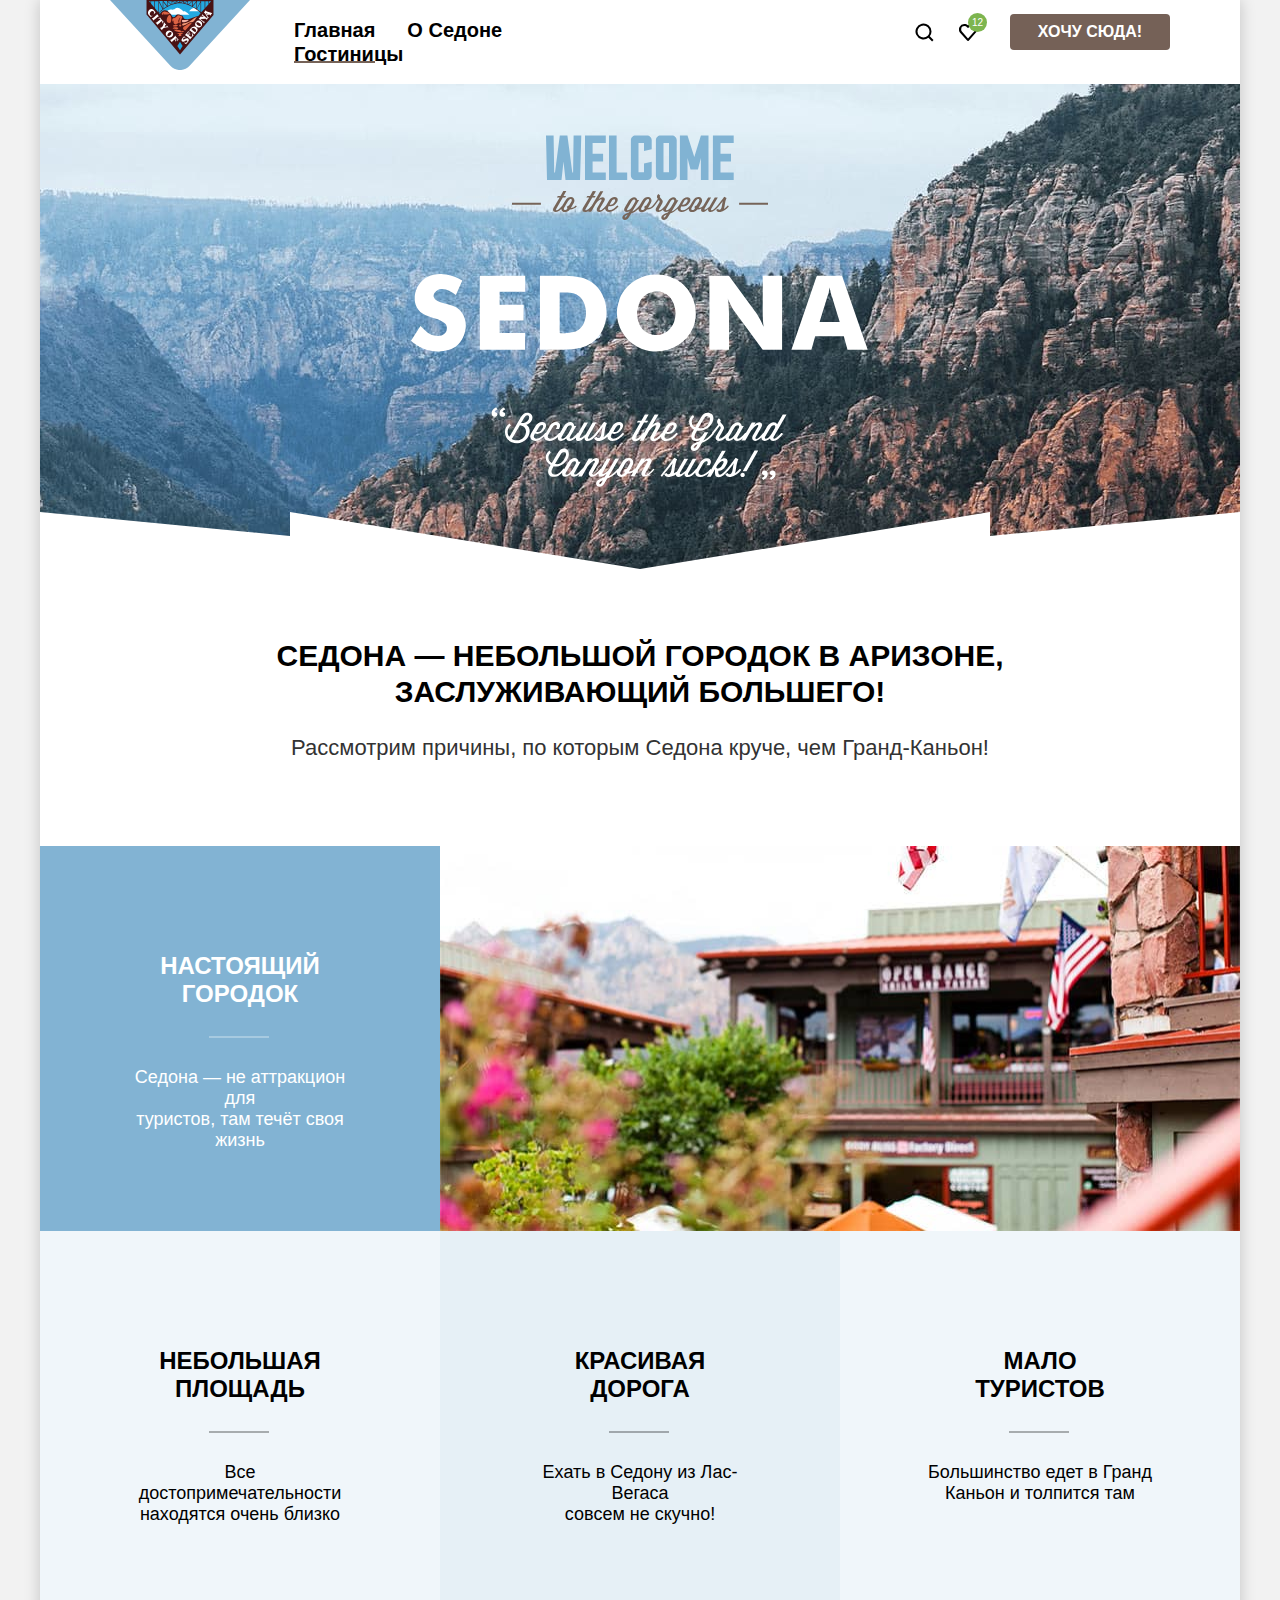
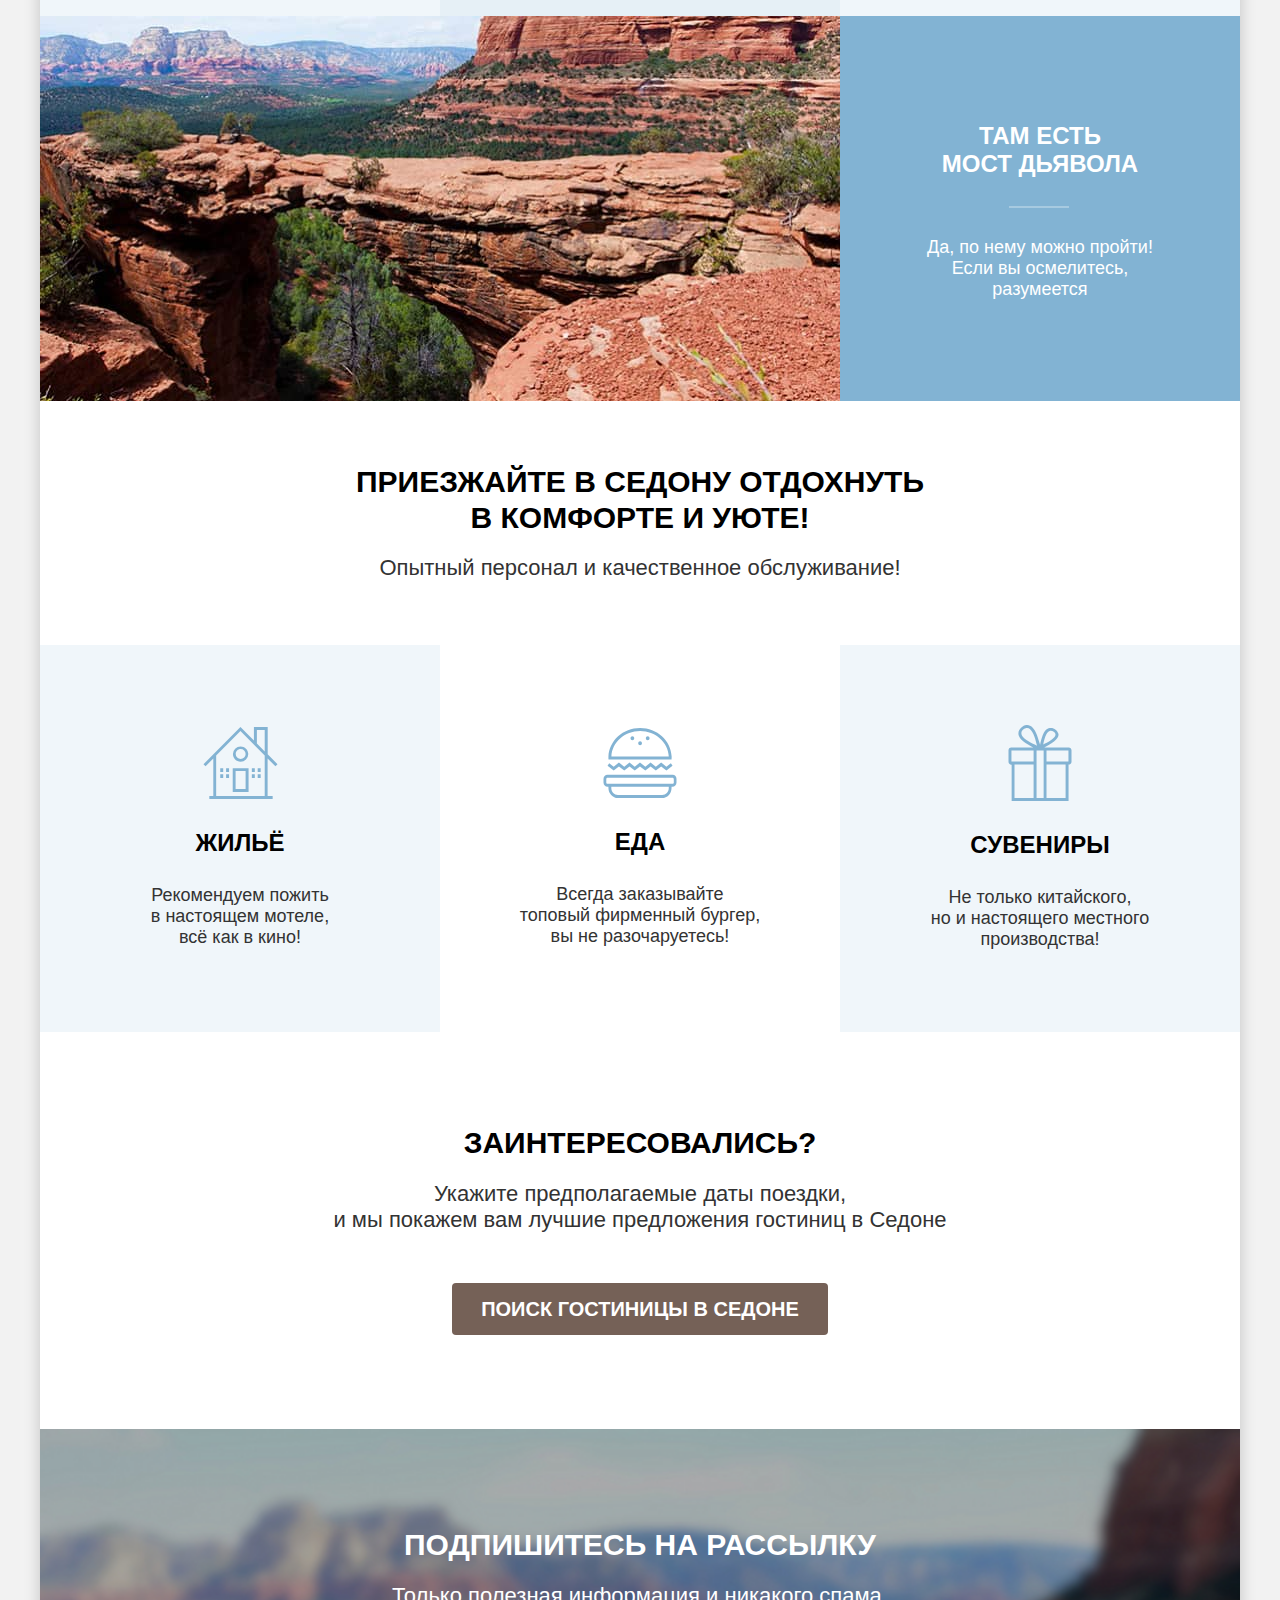
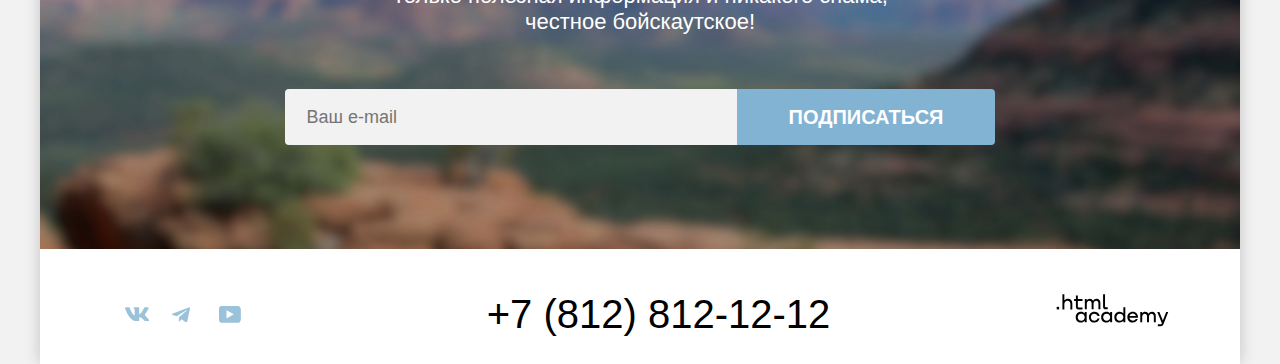
==== commit 2dbfcb50: "Merge pull request #11 from MrHasse1/master" ====
--- a/index.html
+++ b/index.html
@@ -28,7 +28,7 @@
           </ul>
           <ul class="navigation-user">
             <li class="navigation-user-item">
-              <button class="navigation-link-user navigation-link-search" href="#">
+              <button class="navigation-link-user navigation-link-search">
                 <span class="visually-hidden">Поиск</span>
               </button>
             </li>
@@ -63,7 +63,7 @@
                 <h3 class="advantages-title advantages-title-image">Настоящий<br>городок</h3>
                 <p class="advantages-text">Седона — не аттракцион для<br>туристов, там течёт своя<br>жизнь</p>
               </div>
-              <img class="advantages-image" src="images/advantage/advantage-city.jpg" alt="Город.">
+              <img class="advantages-image" src="images/advantage/advantage-city.jpg" width="800" height="385" alt="Город.">
             </li>
             <li class="advantages-item">
               <div class="description-noimage">
@@ -84,7 +84,7 @@
               </div>
             </li>
             <li class="advantages-item with-image">
-              <img class="advantages-image" src="images/advantage/advantage-bridge.jpg" alt="Мост дьявола.">
+              <img class="advantages-image" src="images/advantage/advantage-bridge.jpg" width="800" height="385" alt="Мост дьявола.">
               <div class="advantage-description">
                 <h3 class="advantages-title advantages-title-image">Там есть<br>мост дьявола</h3>
                 <p class="advantages-text">Да, по нему можно пройти!<br>Если вы осмелитесь,<br>разумеется</p>
--- a/styles/styles.css
+++ b/styles/styles.css
@@ -533,7 +533,7 @@
   padding-top: 14px;
   padding-bottom: 14px;
   background-color: rgba(242, 242, 242, 1);
-  font-family: 'PT Sans';
+  font-family: 'PT Sans', sans-serif;
   font-weight: 400;
   font-size: 18px;
   line-height: 24px;
@@ -541,7 +541,7 @@
 }
 
 .button-mail {
-  font-family: 'PT Sans';
+  font-family: 'PT Sans', sans-serif;
   background-color: rgba(130, 179, 211, 1);
   border-radius: 0 4px 4px 0;
   border-color: transparent;
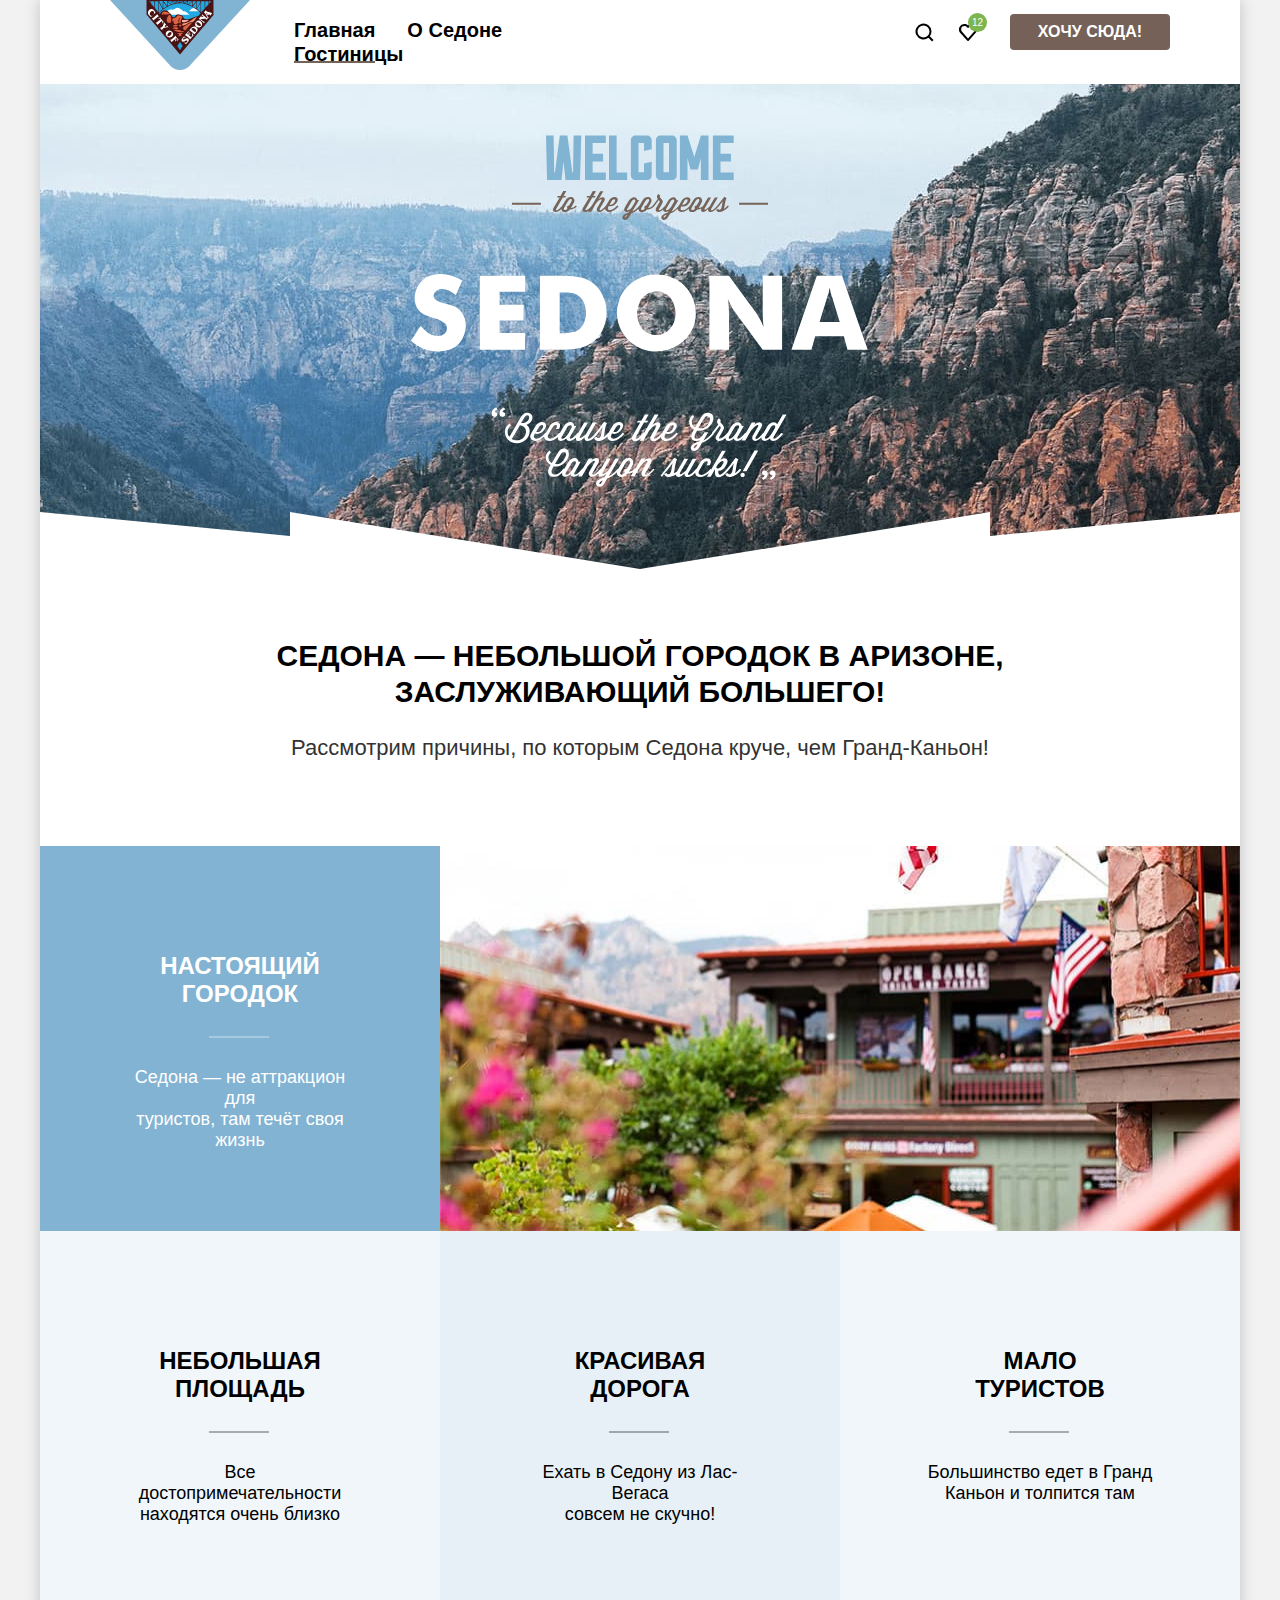
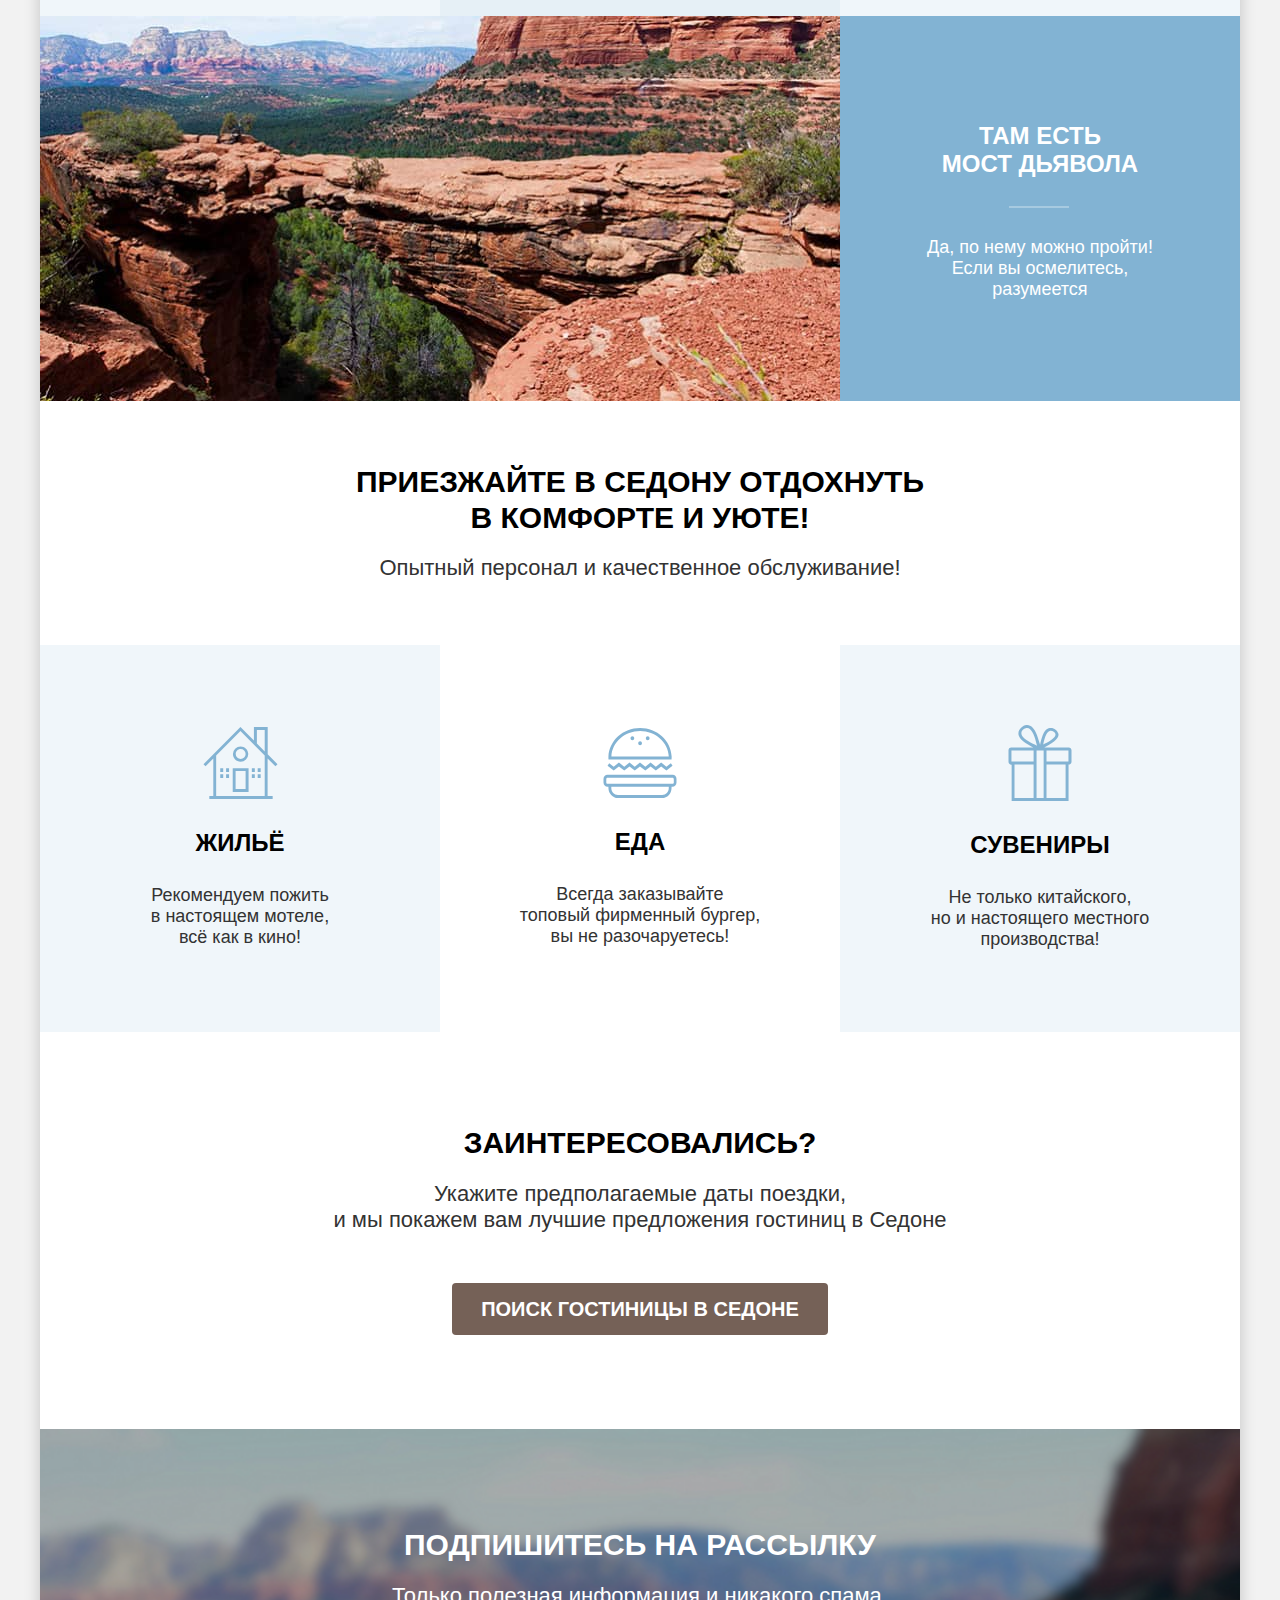
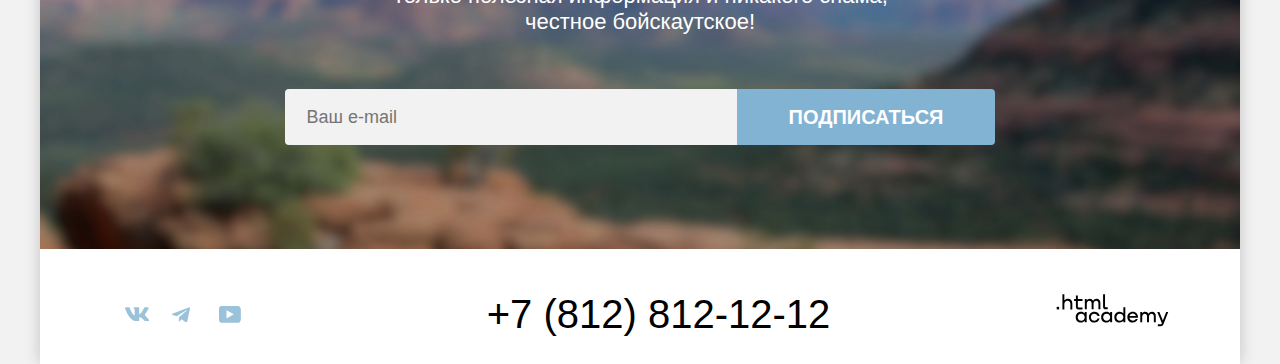
==== commit 1f1c4a19: "Правки" ====
--- a/index.html
+++ b/index.html
@@ -80,7 +80,7 @@
             <li class="advantages-item">
               <div class="description-noimage">
                 <h3 class="advantages-title">Мало<br>туристов</h3>
-                <p class="advantages-text">Большинство едет в Гранд<br>Каньон и толпится там</p>
+                <p class="advantages-text">Большинство едeт в Гранд<br>Каньон и толпится там</p>
               </div>
             </li>
             <li class="advantages-item with-image">
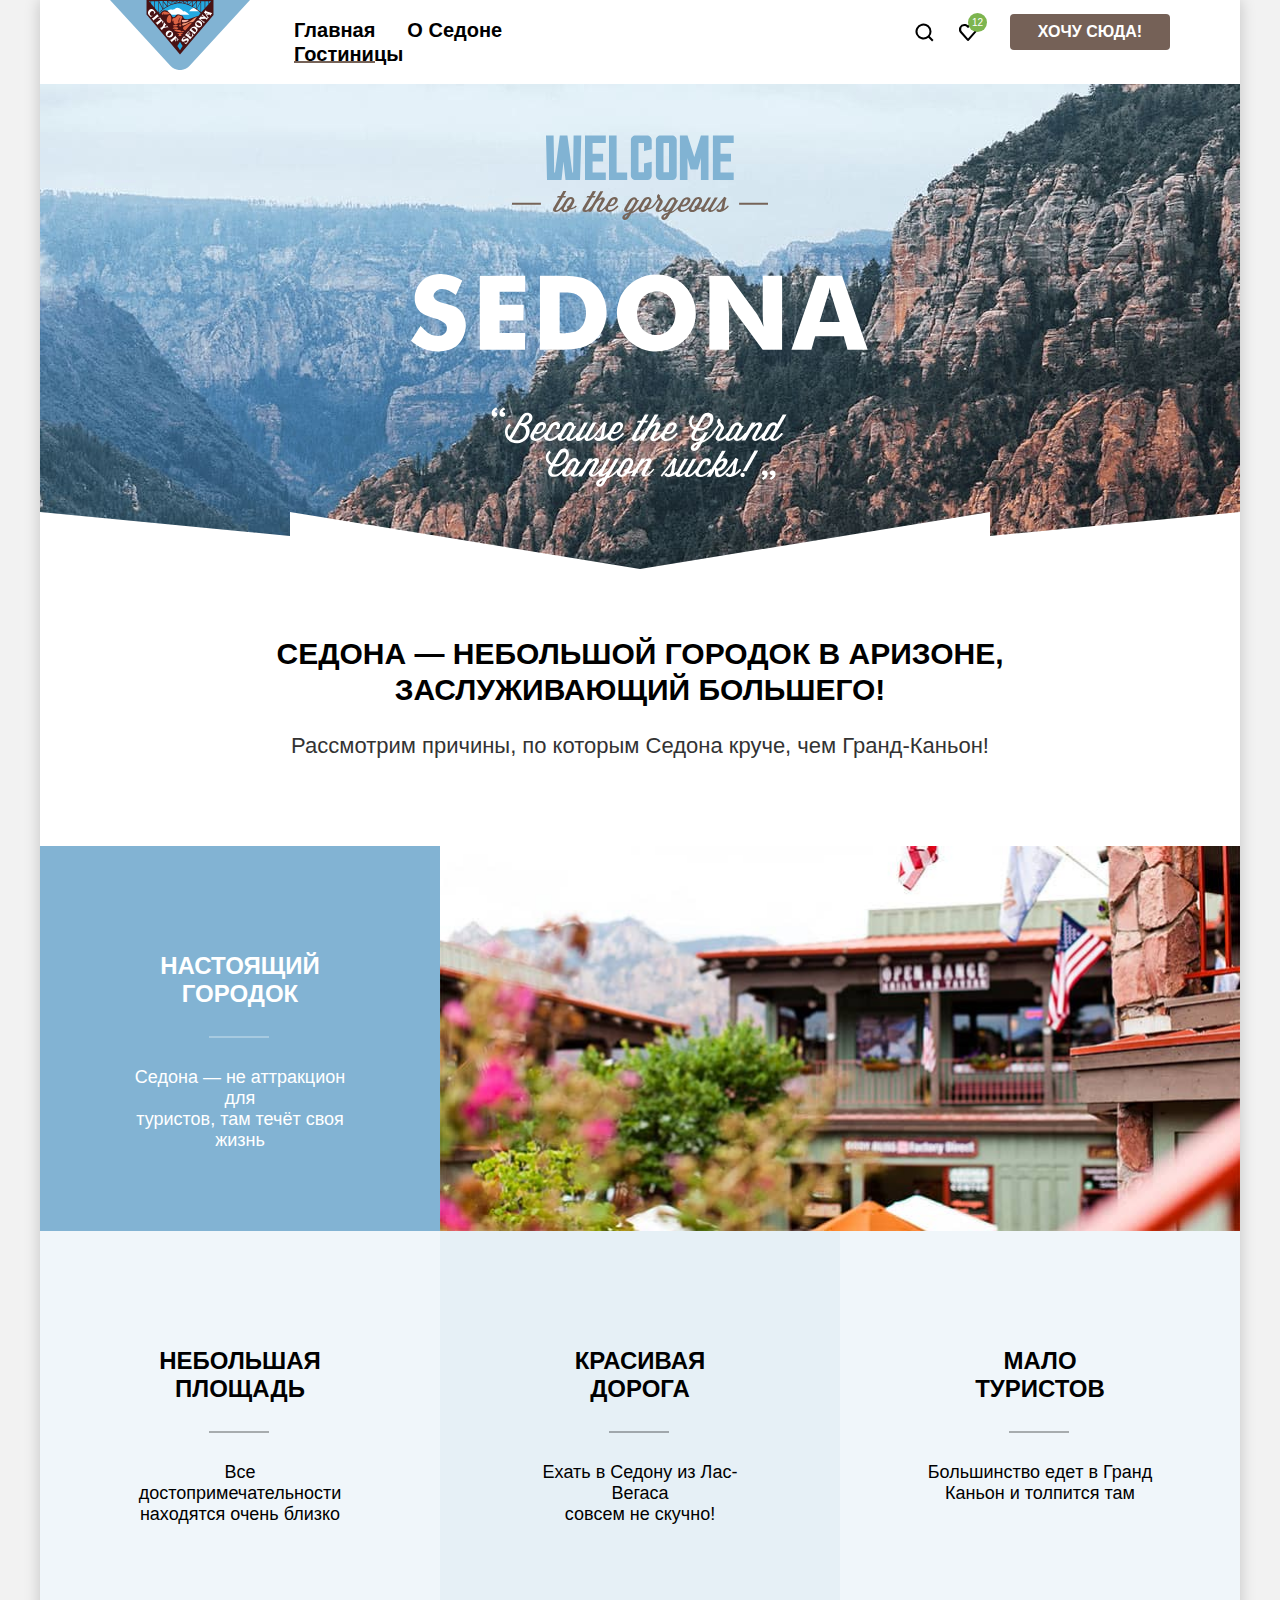
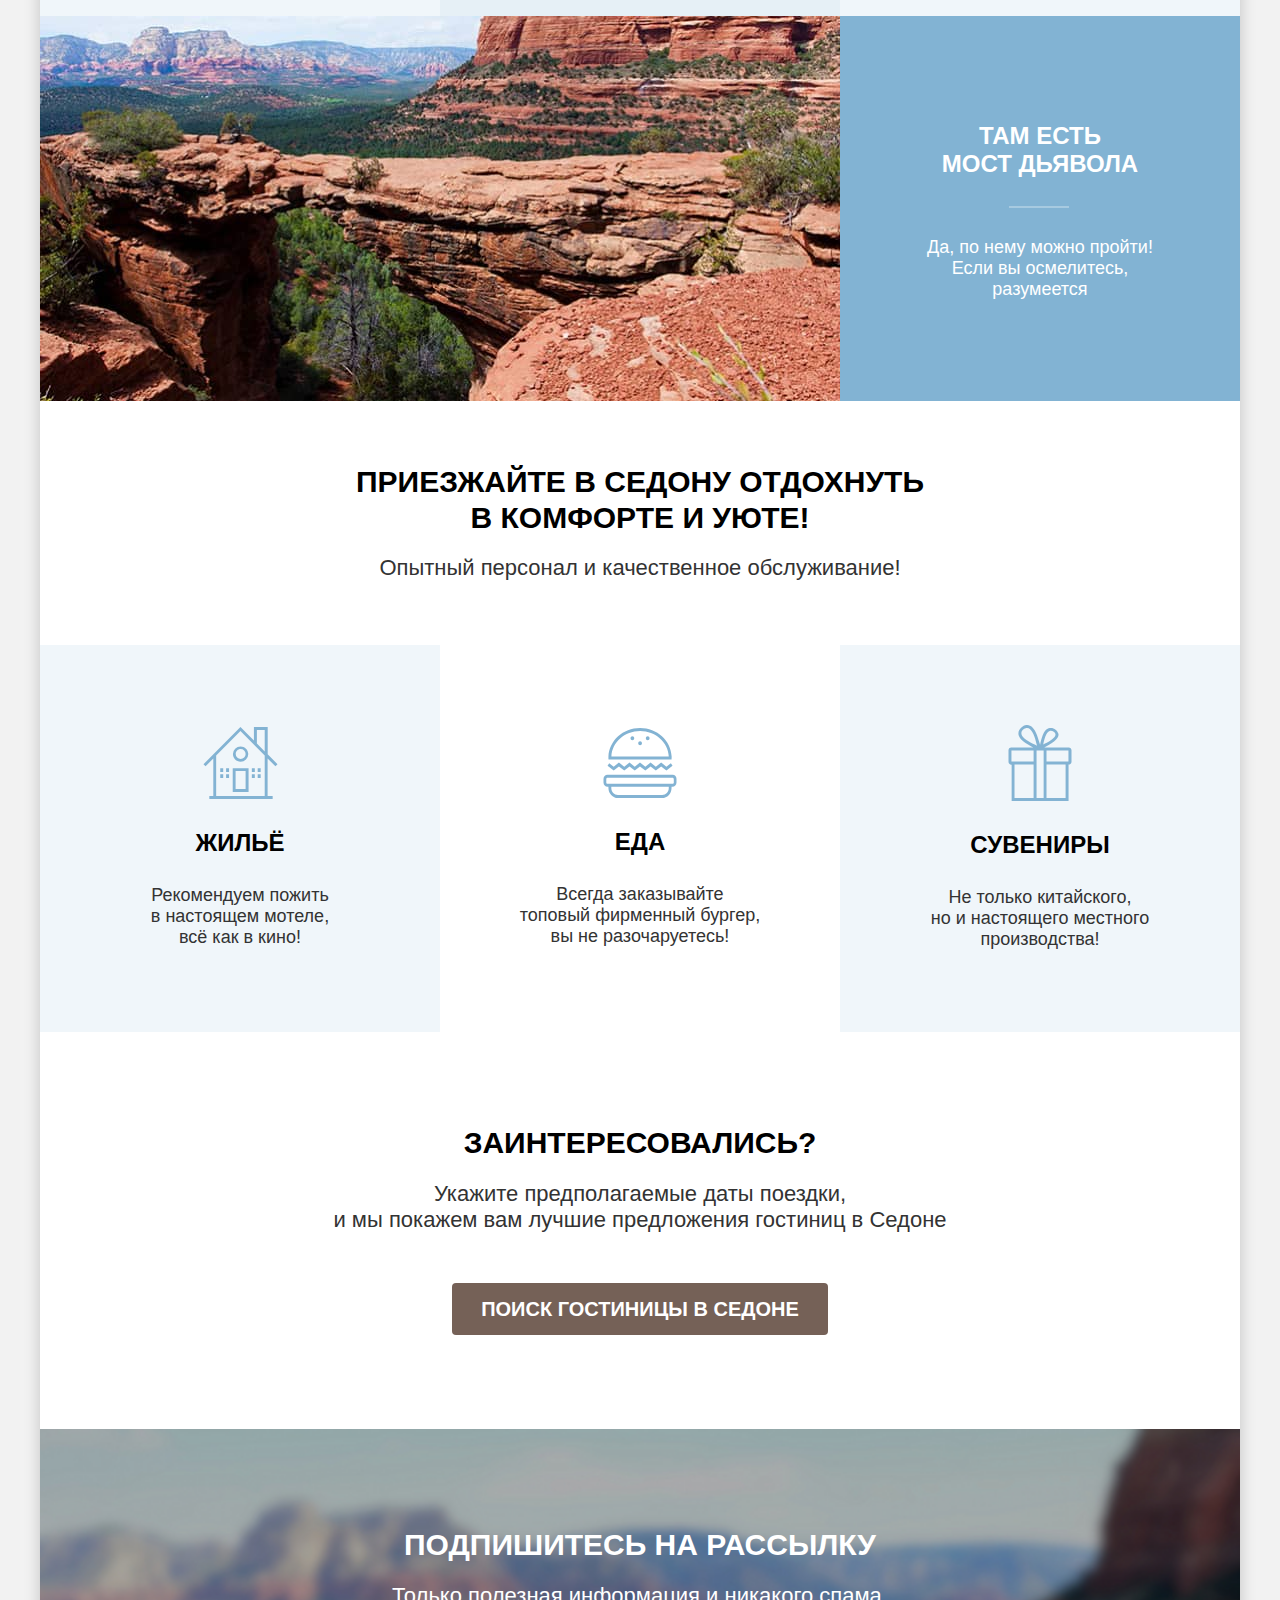
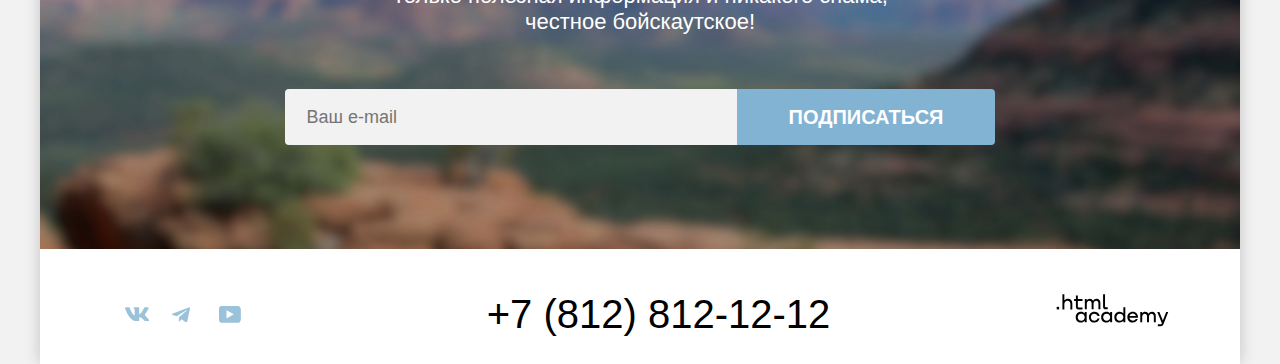
==== commit c1f23916: "Правки на 22.00" ====
--- a/index.html
+++ b/index.html
@@ -63,7 +63,8 @@
                 <h3 class="advantages-title advantages-title-image">Настоящий<br>городок</h3>
                 <p class="advantages-text">Седона — не аттракцион для<br>туристов, там течёт своя<br>жизнь</p>
               </div>
-              <img class="advantages-image" src="images/advantage/advantage-city.jpg" width="800" height="385" alt="Город.">
+              <img class="advantages-image" src="images/advantage/advantage-city.jpg" width="800" min-height="385"
+                alt="Город.">
             </li>
             <li class="advantages-item">
               <div class="description-noimage">
@@ -84,7 +85,8 @@
               </div>
             </li>
             <li class="advantages-item with-image">
-              <img class="advantages-image" src="images/advantage/advantage-bridge.jpg" width="800" height="385" alt="Мост дьявола.">
+              <img class="advantages-image" src="images/advantage/advantage-bridge.jpg" width="800" min-height="385"
+                alt="Мост дьявола.">
               <div class="advantage-description">
                 <h3 class="advantages-title advantages-title-image">Там есть<br>мост дьявола</h3>
                 <p class="advantages-text">Да, по нему можно пройти!<br>Если вы осмелитесь,<br>разумеется</p>
@@ -194,16 +196,15 @@
             <li class="modal-item">
               <label class="date-start" for="start">
                 <span class="date-start-text">Дата Заезда:</span>
-                <input class="modal-input-date" type="text" id="start" name="trip-start"
-                  value="27 апреля 2020" required>
+                <input class="modal-input-date" type="text" id="start" name="trip-start" value="27 апреля 2020"
+                  required>
                 <span class="date-error">Мы не можем отправить вас в прошлое</span>
               </label>
             </li>
             <li class="modal-item">
               <label class="date-end" for="end">
                 <span class="date-end-text">Дата Выезда:</span>
-                <input class="modal-input-date" type="text" id="end" name="trip-end"
-                  value="1 сентября 2023" required>
+                <input class="modal-input-date" type="text" id="end" name="trip-end" value="1 сентября 2023" required>
                 <span class="date-sucsses">На эти даты есть свободные номера. Пока есть.</span>
               </label>
             </li>
--- a/styles/styles.css
+++ b/styles/styles.css
@@ -69,14 +69,15 @@
   padding-left: 10px;
   padding-right: 22px;
   white-space: nowrap;
+  height: 64px;
 }
 
 .navigation-list {
   list-style-type: none;
   display: flex;
+  flex-wrap: wrap;
   padding-inline-start:0;
   padding-left: 174px;
-  flex-wrap: wrap;
 }
 
 .navigation-user {
@@ -276,8 +277,8 @@
 }
 
 .information-block-advantages {
-  padding-top: 69px;
-  padding-bottom: 85px;
+  padding-top: 67px;
+  padding-bottom: 87px;
 }
 
 .information-block-services {
@@ -297,8 +298,7 @@
 }
 
 .advantages-image {
-  width: 800px;
-  min-height: 385px;
+  object-fit: cover;
 }
 
 .advantages-item {
@@ -537,7 +537,14 @@
   font-weight: 400;
   font-size: 18px;
   line-height: 24px;
-
+}
+
+.mail-input:hover {
+  background-color: rgba(242, 242, 242, 0.8);
+}
+
+.mail-input:focus {
+  background-color: rgba(242, 242, 242, 0.8);
 }
 
 .button-mail {
@@ -1018,6 +1025,7 @@
   font-size: 20px;
   line-height: 24px;
   padding-bottom: 32px;
+  padding-left: 0;
 }
 
 .form-price {
@@ -1149,8 +1157,8 @@
   align-items: center;
   padding-left: 70px;
   padding-right: 70px;
-  padding-top: 44px;
-  padding-bottom: 36px;
+  padding-top: 25px;
+  padding-bottom: 11px;
 }
 
 .sorting-title {
@@ -1159,6 +1167,7 @@
   line-height: 36px;
   text-transform: uppercase;
   padding-right:200px;
+  white-space: nowrap;
 }
 
 .view {
@@ -1166,6 +1175,7 @@
   display: flex;
   padding-left: 61px;
   flex-wrap: wrap;
+  padding-top: 8px;
 }
 
 .vatiation-sorting {
@@ -1194,15 +1204,16 @@
 }
 
 .view-item {
-  padding-left:8px;
+  margin-left:8px;
+  padding: 12px 14px 12px 14px;
+  border: 2px solid rgba(229, 229, 229, 1);
+  border-radius: 4px;
+  margin-bottom: 8px;
 }
 
 .icon {
   width: 48px;
   height: 48px;
-  padding: 12px 14px 12px 14px;
-  border: 2px solid rgba(229, 229, 229, 1);
-  border-radius: 4px;
 }
 
 .icon:hover {
@@ -1277,8 +1288,8 @@
 
 .price-input-min {
   position: absolute;
-  padding-left: 110px;
-  padding-top: 10px;
+  padding-left: 106px;
+  padding-top: 13px;
   font-size: 18px;
   font-weight: 400;
   line-height: 24px;
@@ -1288,8 +1299,8 @@
 
 .price-input-max {
   position: absolute;
-  padding-left: 110px;
-  padding-top: 10px;
+  padding-left: 103px;
+  padding-top: 13px;
   font-size: 18px;
   font-weight: 400;
   line-height: 24px;
@@ -1520,9 +1531,9 @@
   font-size: 22px;
   line-height: 26px;
   font-weight: 400;
-  padding-left:21px;
+  padding-left:22px;
   padding-right:29px;
-  padding-top: 20px;
+  padding-top: 18px;
 }
 
 .pag-active {
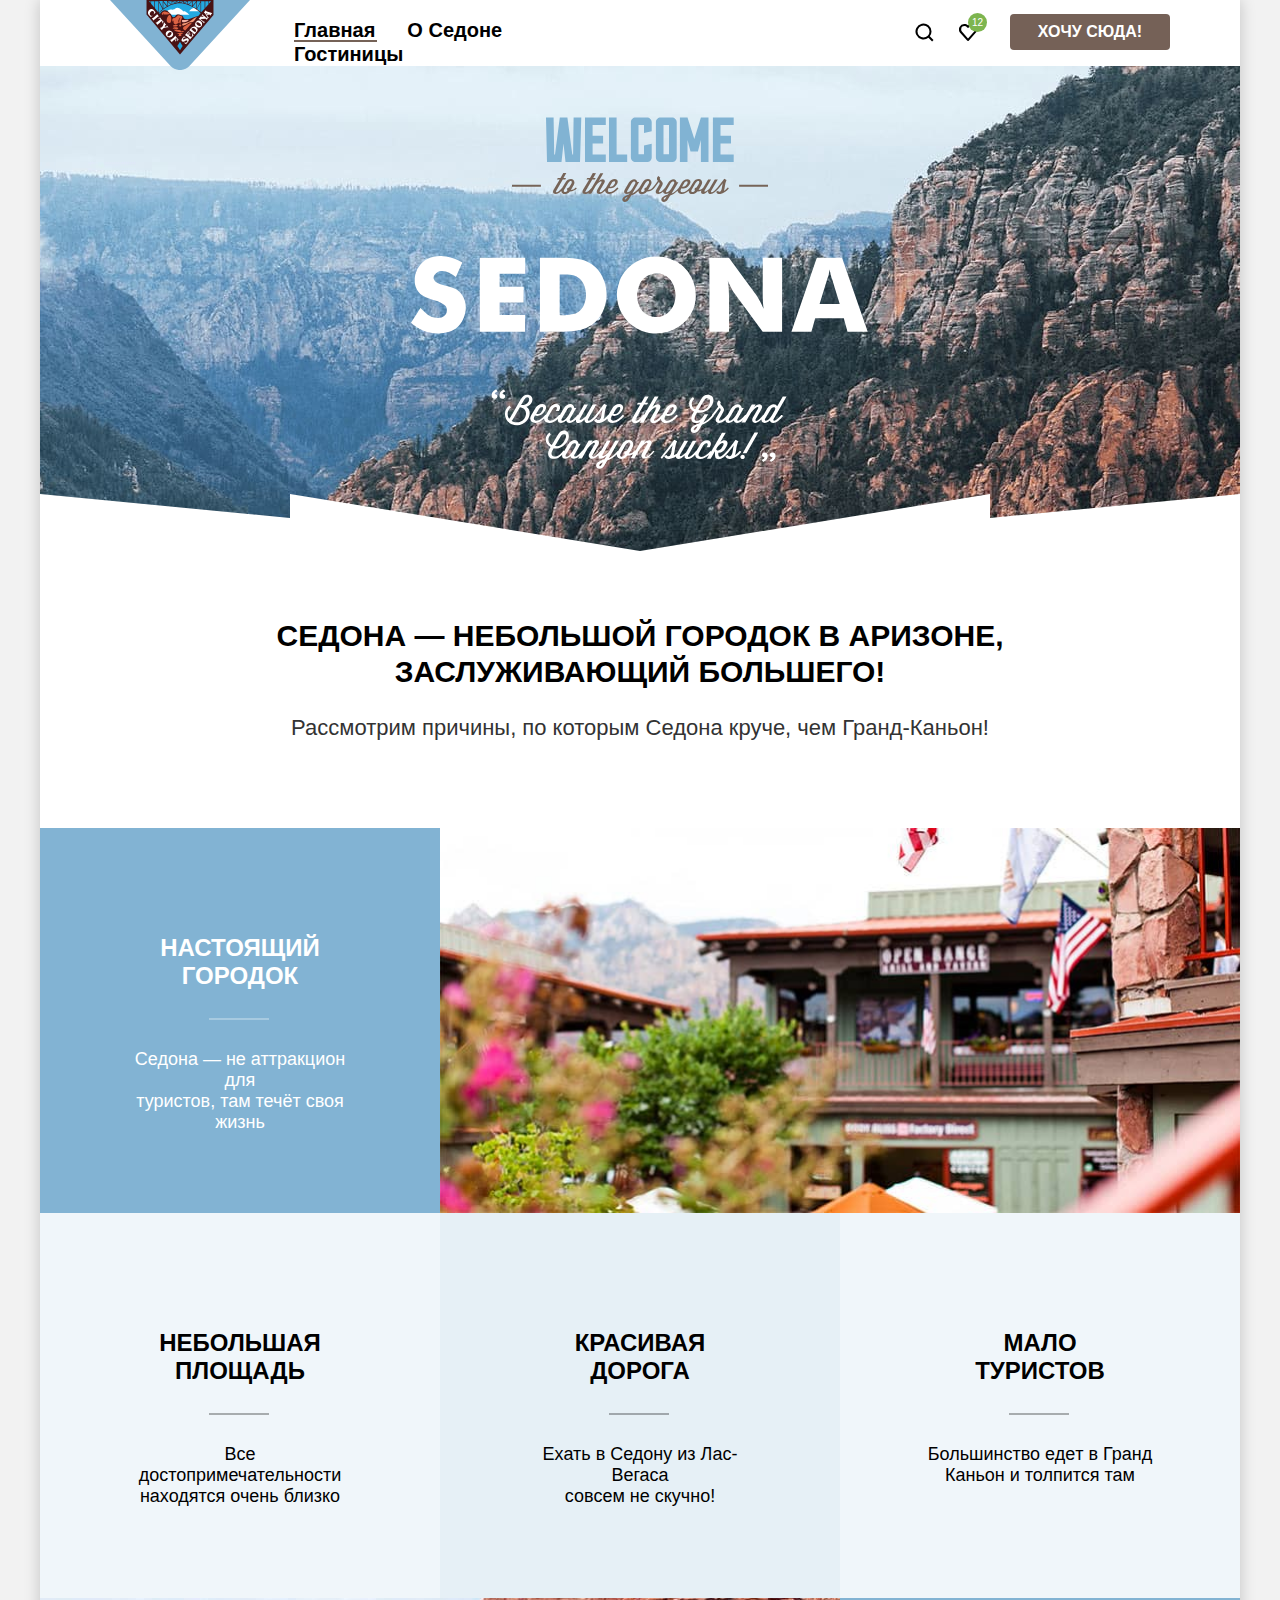
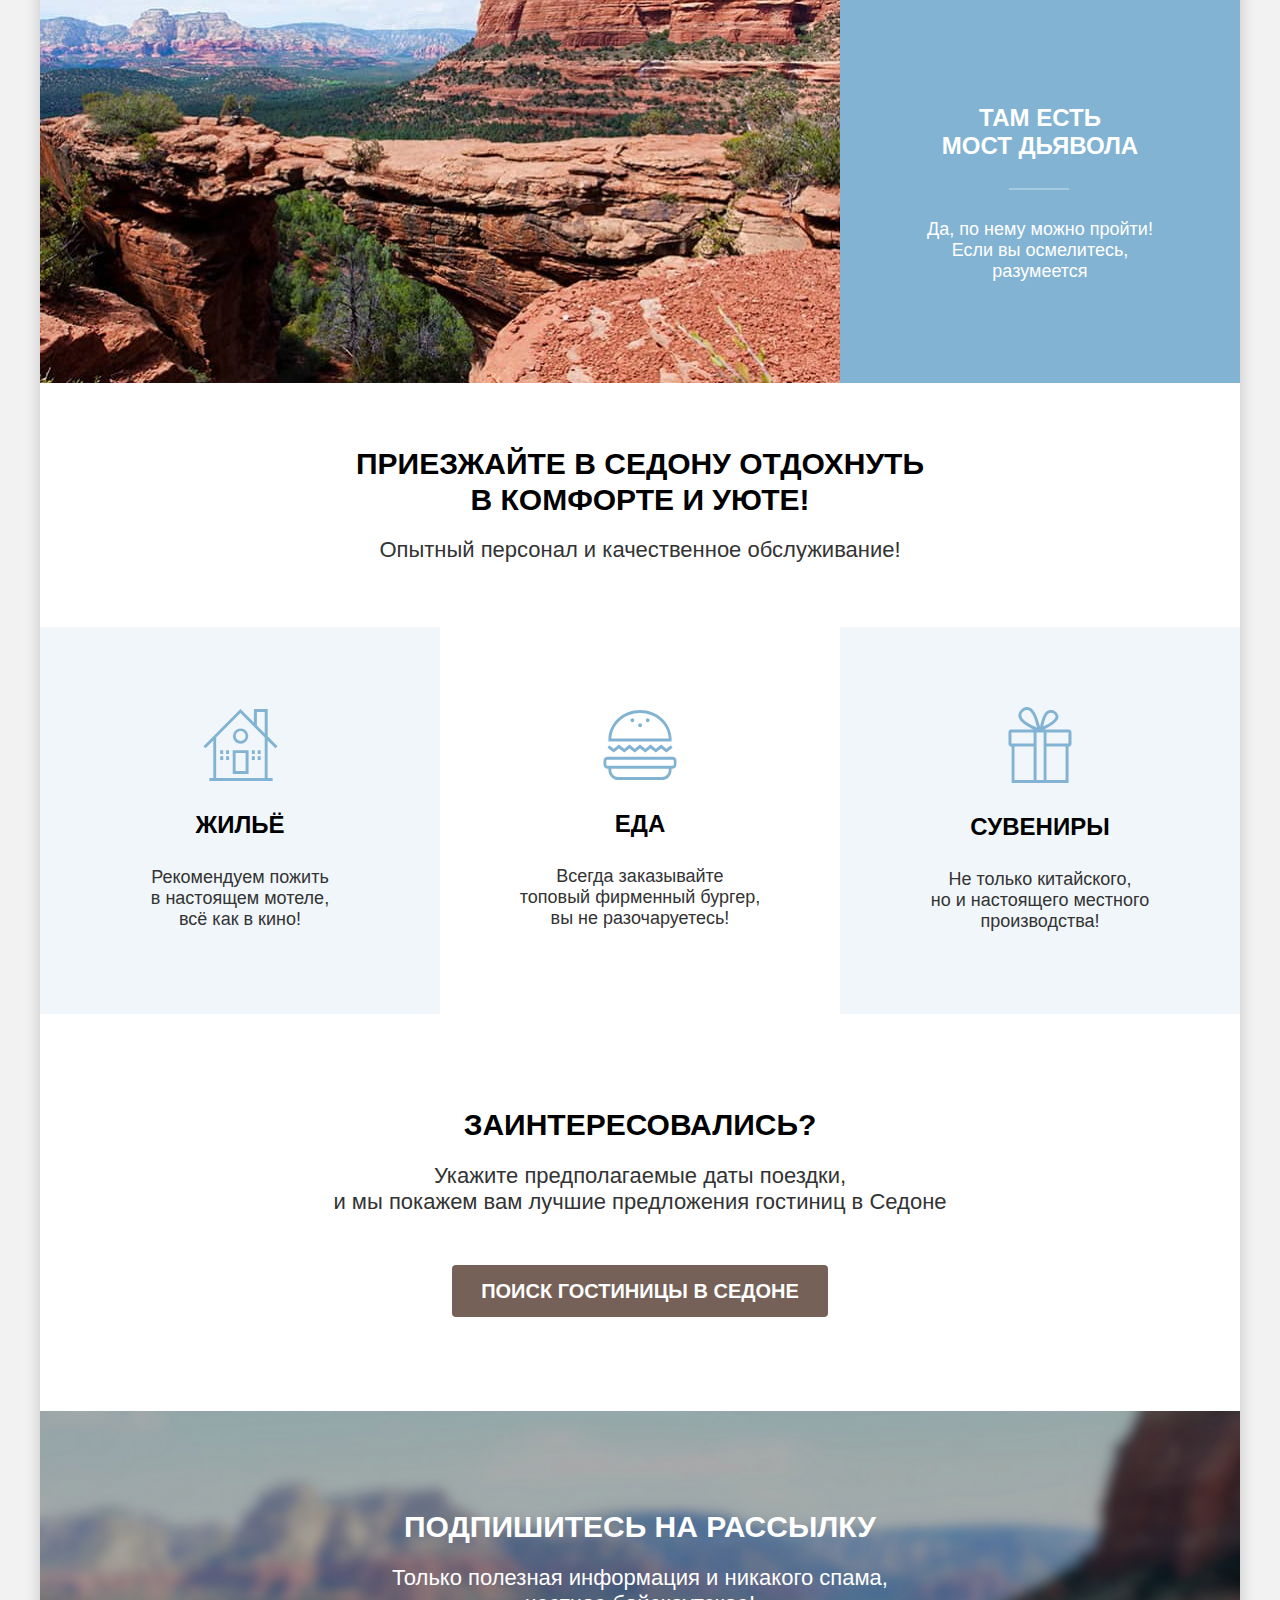
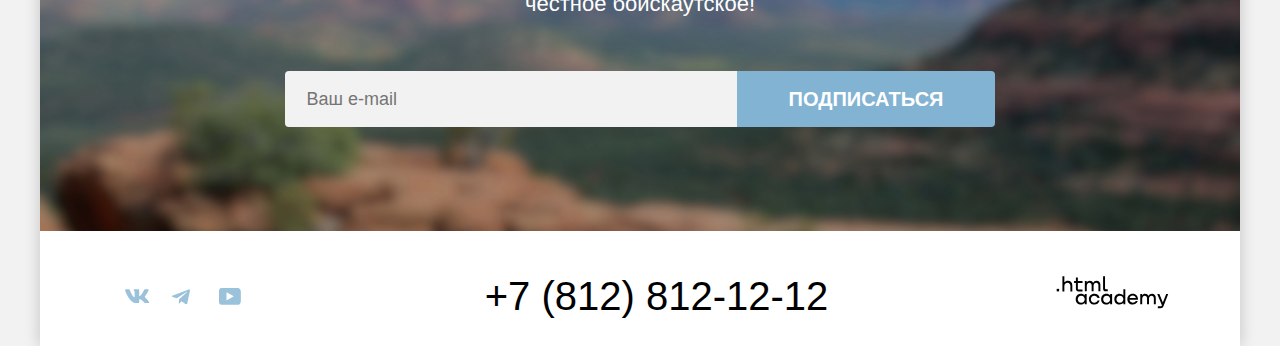
==== commit d04e22b4: "Финал" ====
--- a/index.html
+++ b/index.html
@@ -16,8 +16,8 @@
             <img class="navigation-logo" src="images/header-img/header-logo.svg" width="140" height="70" alt="Логотип.">
           </a>
           <ul class="navigation-list">
-            <li class="navigation-list-item">
-              <a class="navigation-link" href="index.html"><span class="navigation-link-current">Главная</span></a>
+            <li class="navigation-list-item navigation-link-current">
+              <a class="navigation-link" href="index.html">Главная</a>
             </li>
             <li class="navigation-list-item">
               <a class="navigation-link" href="#">О Седоне</a>
--- a/styles/styles.css
+++ b/styles/styles.css
@@ -76,8 +76,11 @@
   list-style-type: none;
   display: flex;
   flex-wrap: wrap;
+  align-items: stretch;
   padding-inline-start:0;
   padding-left: 174px;
+  margin: 0;
+  padding-top: 18px;
 }
 
 .navigation-user {
@@ -203,6 +206,8 @@
   background: rgba(229, 229, 229, 1);
 }
 
+
+
 .navigation-link-current {
   position: relative;
 
@@ -212,10 +217,10 @@
   content: "";
   position: absolute;
   background: rgba(117, 98, 87, 1);
-  left: 0;
-  bottom: -22px;
+  left: 10px;
+  right: 20px;
+  bottom: 0;
   height: 2px;
-  width: 100%;
 }
 
 
@@ -643,7 +648,7 @@
   text-transform: uppercase;
   cursor:pointer;
   margin: 0;
-  padding-right:8px;
+  padding-right:12px;
 
 }
 
@@ -1184,7 +1189,7 @@
   height: 49px;
   border-radius: 4px;
   border: 2px solid rgba(229, 229, 229, 1);
-  padding: 14px 20px 14px 20px;
+  padding: 11px 20px 12px 20px;
   font-weight: 400;
   font-size: 18px;
   line-height: 21px;
@@ -1204,6 +1209,8 @@
 }
 
 .view-item {
+  width: 48px;
+  height: 48px;
   margin-left:8px;
   padding: 12px 14px 12px 14px;
   border: 2px solid rgba(229, 229, 229, 1);
@@ -1211,20 +1218,15 @@
   margin-bottom: 8px;
 }
 
-.icon {
-  width: 48px;
-  height: 48px;
-}
-
-.icon:hover {
+.view-item:hover {
   border: 2px solid rgba(0, 0, 0, 1);
 }
 
-.icon:focus {
+.view-item:focus {
   border: 2px solid rgba(104, 162, 202, 1);
 }
 
-.icon:active {
+.view-item:active {
   border: 2px solid rgba(0, 0, 0, 1);
 }
 
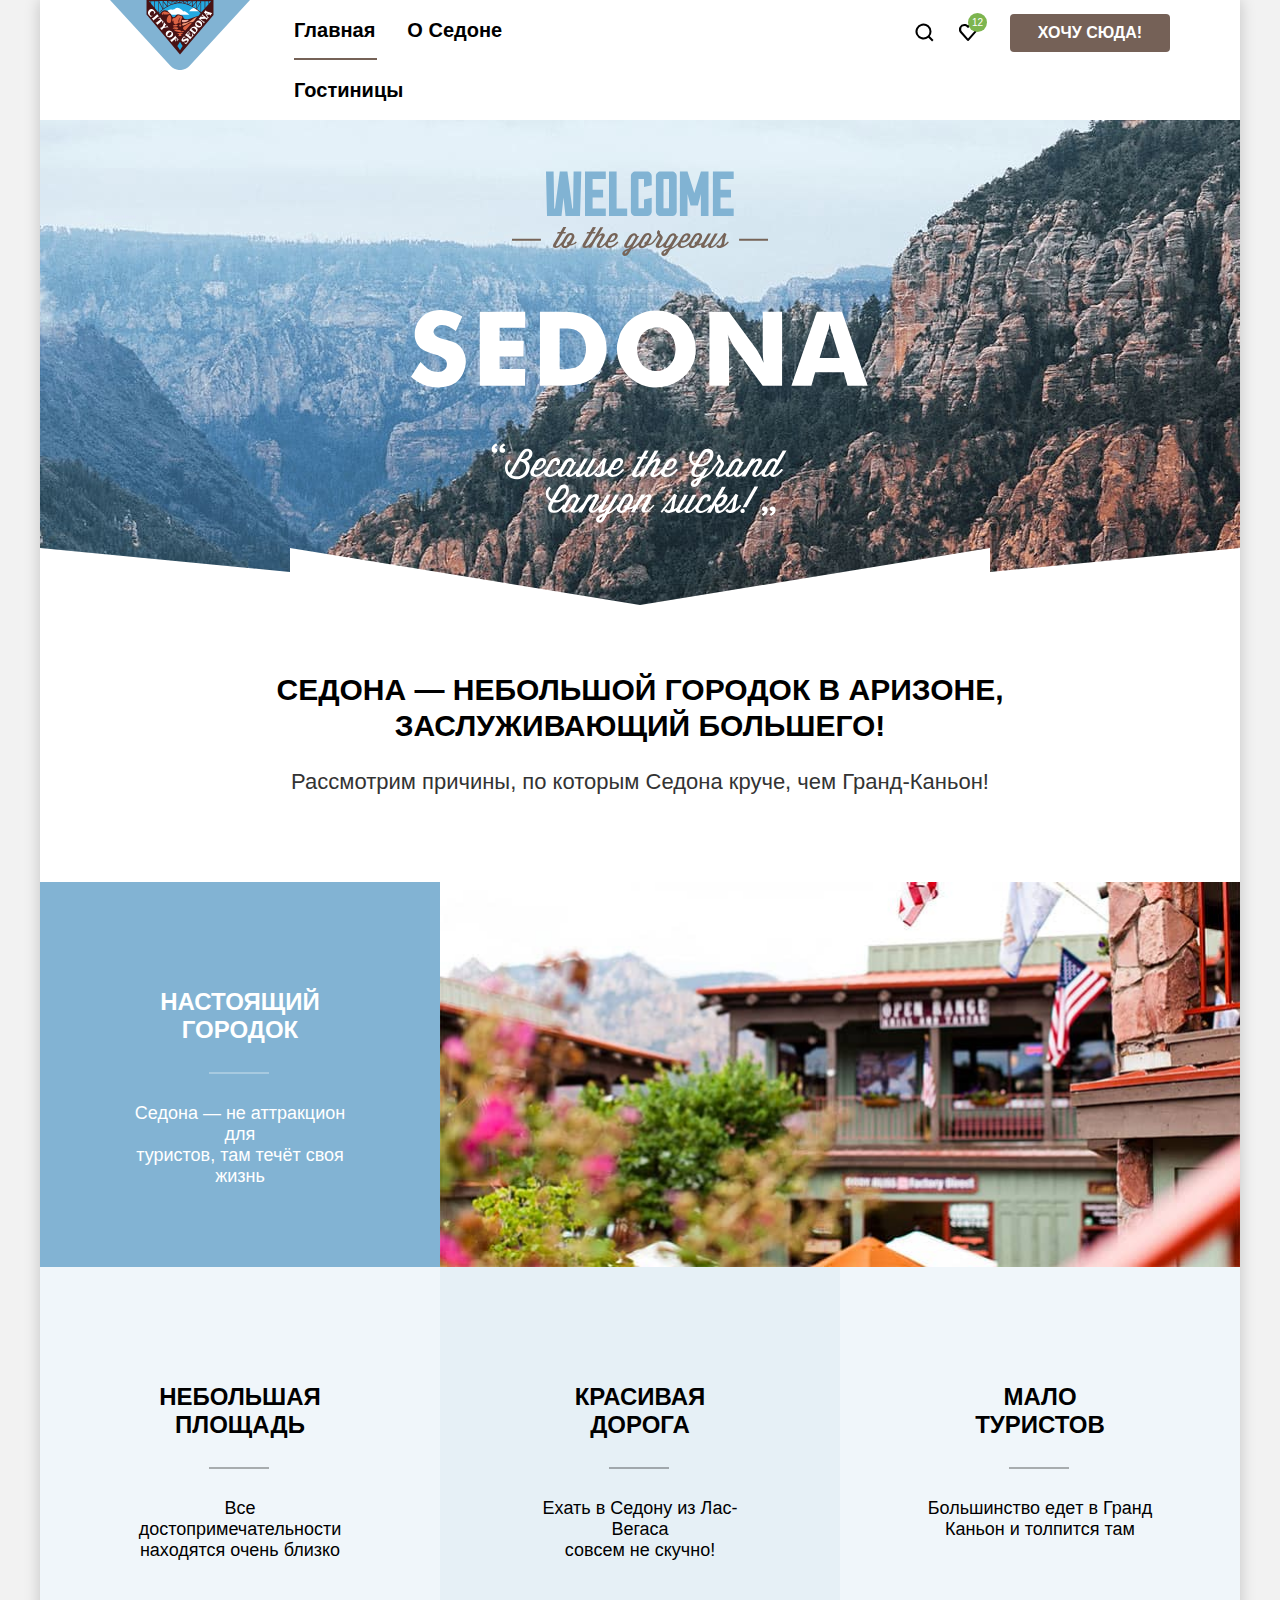
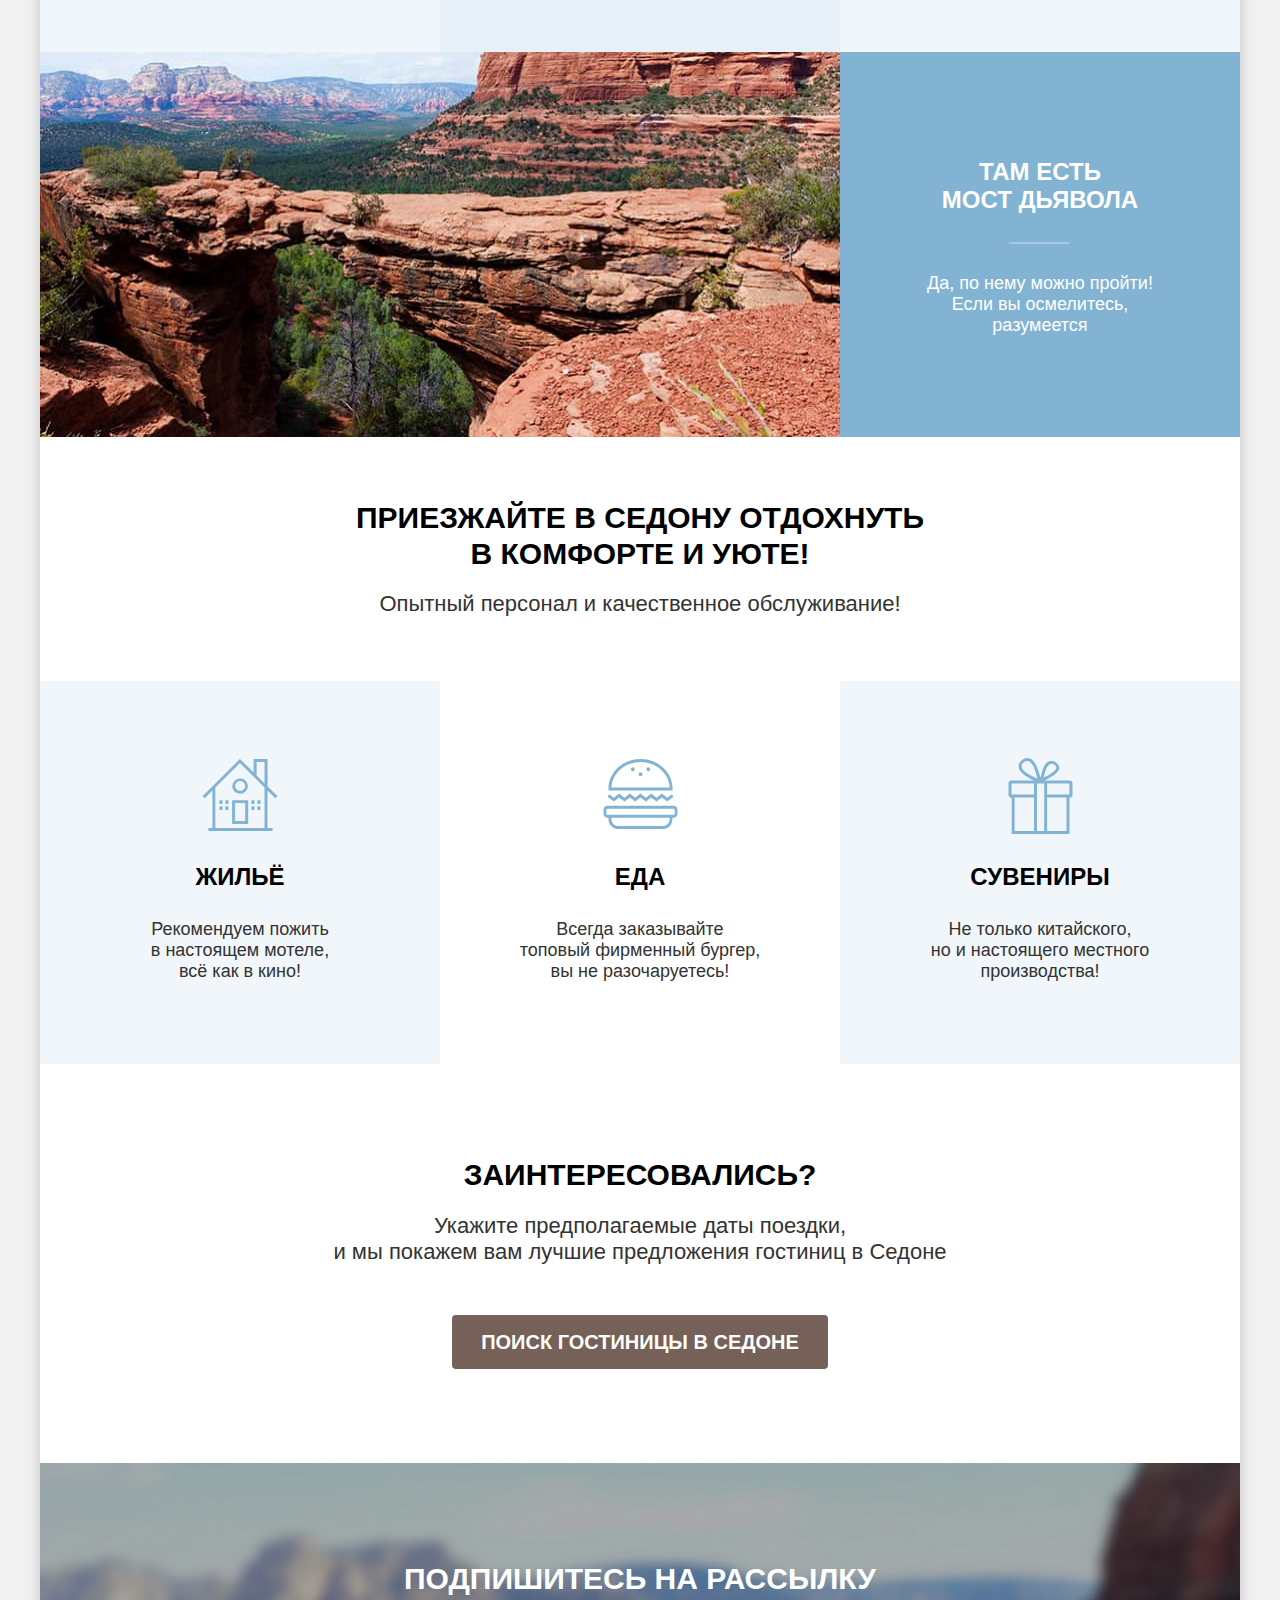
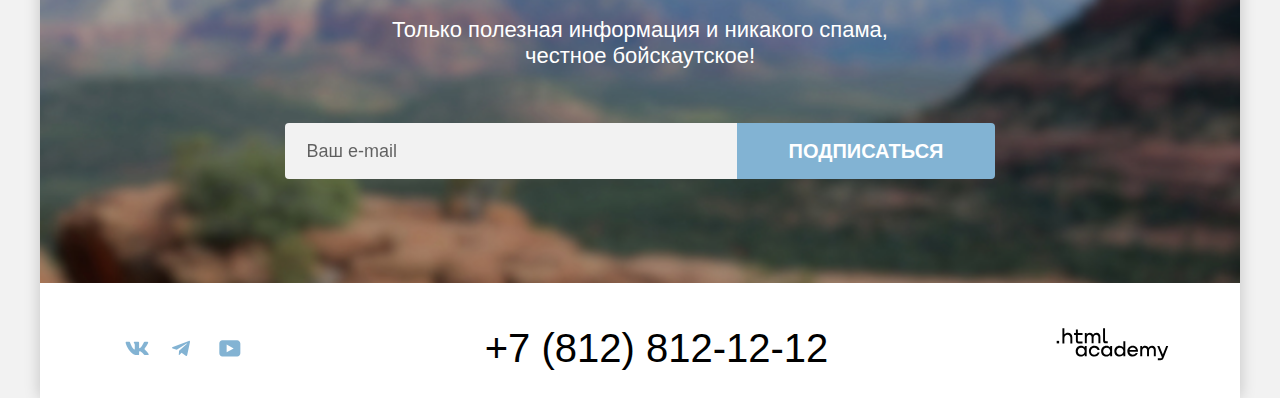
==== commit 81ee3cb1: "Свежий код" ====
--- a/index.html
+++ b/index.html
@@ -63,7 +63,7 @@
                 <h3 class="advantages-title advantages-title-image">Настоящий<br>городок</h3>
                 <p class="advantages-text">Седона — не аттракцион для<br>туристов, там течёт своя<br>жизнь</p>
               </div>
-              <img class="advantages-image" src="images/advantage/advantage-city.jpg" width="800" min-height="385"
+              <img class="advantages-image" src="images/advantage/advantage-city.jpg" width="800" height="385"
                 alt="Город.">
             </li>
             <li class="advantages-item">
@@ -85,7 +85,7 @@
               </div>
             </li>
             <li class="advantages-item with-image">
-              <img class="advantages-image" src="images/advantage/advantage-bridge.jpg" width="800" min-height="385"
+              <img class="advantages-image" src="images/advantage/advantage-bridge.jpg" width="800" height="385"
                 alt="Мост дьявола.">
               <div class="advantage-description">
                 <h3 class="advantages-title advantages-title-image">Там есть<br>мост дьявола</h3>
@@ -100,18 +100,15 @@
             <p class="information-text-services">Опытный персонал и качественное обслуживание!</p>
           </div>
           <ul class="services-list">
-            <li class="services-item">
-              <img class="service-image" src="images/service/service-house.svg" width="75" height="72" alt="Жилье.">
+            <li class="services-item service-house">
               <h3 class="services-title">Жильё</h3>
               <p class="services-text">Рекомендуем пожить<br>в настоящем мотеле,<br>всё как в кино!</p>
             </li>
-            <li class="services-item">
-              <img class="service-image" src="images/service/service-food.svg" width="74" height="70" alt="Еда.">
+            <li class="services-item service-food">
               <h3 class="services-title">Еда</h3>
               <p class="services-text">Всегда заказывайте<br>топовый фирменный бургер,<br>вы не разочаруетесь!</p>
             </li>
-            <li class="services-item">
-              <img class="service-image" src="images/service/service-gift.svg" width="64" height="76" alt="Сувениры.">
+            <li class="services-item service-gift">
               <h3 class="services-title">Сувениры</h3>
               <p class="services-text">Не только китайского,<br>но и настоящего местного<br>производства!</p>
             </li>
@@ -142,7 +139,7 @@
           </li>
           <li class="footer-social-item">
             <a class="social-list-telegram footer-social-link" href="https://t.me/htmlacademy">
-              <span class="visually-hidden">Telegram</span>
+             <span class="visually-hidden">Telegram</span>
             </a>
           </li>
           <li class="footer-social-item">
@@ -151,7 +148,9 @@
             </a>
           </li>
         </ul>
-        <a class="contact-phone" href="#">+7 (812) 812-12-12</a>
+        <div class="contact-information">
+          <a class="contact-phone" href="#">+7 (812) 812-12-12</a>
+        </div>
         <a class="html-logo" href="https://htmlacademy.ru/">
           <svg class="html-logotype" xmlns="http://www.w3.org/2000/svg" width="115" height="34" viewBox="0 0 115 34"
             fill="none">
@@ -196,16 +195,17 @@
             <li class="modal-item">
               <label class="date-start" for="start">
                 <span class="date-start-text">Дата Заезда:</span>
-                <input class="modal-input-date" type="text" id="start" name="trip-start" value="27 апреля 2020"
-                  required>
+                <input class="modal-input-date" type="text" id="start" name="trip-start" placeholder="Дата Заезда:"
+                  value="27 апреля 2020" required>
                 <span class="date-error">Мы не можем отправить вас в прошлое</span>
               </label>
             </li>
             <li class="modal-item">
               <label class="date-end" for="end">
                 <span class="date-end-text">Дата Выезда:</span>
-                <input class="modal-input-date" type="text" id="end" name="trip-end" value="1 сентября 2023" required>
-                <span class="date-sucsses">На эти даты есть свободные номера. Пока есть.</span>
+                <input class="modal-input-date" type="text" id="end" name="trip-end" placeholder="Дата Выезда:"
+                  value="1 сентября 2023" required>
+                <span class="date-success">На эти даты есть свободные номера. Пока есть.</span>
               </label>
             </li>
             <li class="modal-item modal-form">
@@ -216,6 +216,7 @@
                     fill="none">
                     <path d="M0 0L0 2L14 2V0L0 0Z" />
                   </svg>
+                  <span class="visually-hidden">-</span>
                 </button>
                 <input class="modal-input-number" type="number" id="parent" name="parent-number" min="1" max="100"
                   value="2" required>
@@ -224,11 +225,12 @@
                     fill="none">
                     <path d="M14 6H8V0H6V6H0V8H6V14H8V8H14V6Z" />
                   </svg>
+                  <span class="visually-hidden">+</span>
                 </button>
               </div>
               <label class="children-label" for="children">Дети:</label>
               <div class="tooltip">
-                <span class="i">i</span>
+                <button class="i" type="button">i</button>
                 <div class="triangle">
                   <span class="info">Укажите количество детей, которые будут с вами, возраст которых от 6 до 18 лет.
                     Дети до 6 лет размещаются бесплатно.</span>
@@ -240,14 +242,16 @@
                     fill="none">
                     <path d="M0 0L0 2L14 2V0L0 0Z" />
                   </svg>
+                  <span class="visually-hidden">-</span>
                 </button>
                 <input class="modal-input-number" type="number" id="children" name="children-number" min="0" max="100"
-                  value="2">
+                  value="2" required>
                 <button class="plus" type="button">
                   <svg class="plus-icon" xmlns="http://www.w3.org/2000/svg" width="14" height="14" viewBox="0 0 14 14"
                     fill="none">
                     <path d="M14 6H8V0H6V6H0V8H6V14H8V8H14V6Z" />
                   </svg>
+                  <span class="visually-hidden">+</span>
                 </button>
               </div>
             </li>
--- a/styles/styles.css
+++ b/styles/styles.css
@@ -80,7 +80,10 @@
   padding-inline-start:0;
   padding-left: 174px;
   margin: 0;
-  padding-top: 18px;
+}
+
+.navigation-list-item{
+  padding: 18px 0;
 }
 
 .navigation-user {
@@ -172,7 +175,8 @@
 .navigation-link-button {
   font-family: "PT Sans", sans-serif;
   width: 160px;
-  height: 36px;
+  padding-top:7px;
+  padding-bottom:7px;
   background: rgba(117, 97, 87, 1);
   border-radius: 4px;
   color: #ffffff;
@@ -304,6 +308,7 @@
 
 .advantages-image {
   object-fit: cover;
+  min-height: 385px;
 }
 
 .advantages-item {
@@ -404,9 +409,24 @@
   margin: 0;
 }
 
-.service-image {
-  margin-bottom: 30px;
-}
+.service-house {
+  background-image:url("../images/service/service-house.svg") ;
+  background-repeat: no-repeat;
+  background-position: 50% 25%;
+}
+
+.service-food {
+  background-image:url("../images/service/service-food.svg") ;
+  background-repeat: no-repeat;
+  background-position: 50% 25%;
+}
+
+.service-gift {
+  background-image:url("../images/service/service-gift.svg") ;
+  background-repeat: no-repeat;
+  background-position: 50% 25%;
+}
+
 
 .services-list li:nth-child(even) {
   background-color: rgba(255, 255, 255, 1);
@@ -420,8 +440,10 @@
   text-align: center;
   width: 400px;
   background-color: rgba(131, 179, 211, 0.12);
-  padding-top: 80px;
+  padding-top: 182px;
   padding-bottom: 80px;
+  padding-left: 15px;
+  padding-right: 15px;
 }
 
 /*   HOTEL - SEARCH   */
@@ -461,7 +483,8 @@
   font-weight: 700;
   line-height: 36px;
   width:376px ;
-  height:52px ;
+  padding-top:7px;
+  padding-bottom:7px;
   background: rgba(117, 97, 87, 1);
   border-radius: 4px;
   color: rgba(255, 255, 255, 1);
@@ -544,6 +567,23 @@
   line-height: 24px;
 }
 
+.mail-input::-webkit-input-placeholder {
+  color:rgba(0, 0, 0, 1);
+  opacity: 0.6;
+}
+.mail-input:-moz-placeholder {
+  color:rgba(0, 0, 0, 1);
+  opacity: 0.6;
+}
+.mail-input::-moz-placeholder {
+  color:rgba(0, 0, 0, 1);
+  opacity: 0.6;
+}
+.mail-input:-ms-input-placeholder {
+  color:rgba(0, 0, 0, 1);
+  opacity: 0.6;
+}
+
 .mail-input:hover {
   background-color: rgba(242, 242, 242, 0.8);
 }
@@ -615,7 +655,6 @@
   display: flex;
   padding:45px 70px 30px 70px;
   justify-content: space-between;
-
 }
 
 .footer-social-list {
@@ -636,9 +675,12 @@
   height: 40px;
 }
 
+.contact-information {
+  display: flex;
+  flex-direction: column;
+}
 
 .contact-phone {
-  font-style: "PT Sans", sans-serif;
   font-weight: 400;
   font-size: 40px;
   line-height: 40px;
@@ -649,7 +691,8 @@
   cursor:pointer;
   margin: 0;
   padding-right:12px;
-
+  display: block;
+  width: 360px;
 }
 
 .contact-phone:hover {
@@ -665,71 +708,78 @@
 
 .social-list-vk {
   display: block;
-  background-image: url("../images/icons/vk.svg");
-  width:24px;
-  height:14px;
-  background-repeat: no-repeat;
-  background-position: center;
-  cursor:pointer;
-  opacity:0.8;
-}
-
-.social-list-vk:hover {
-  opacity: 1;
-}
-
-.social-list-vk:focus {
-  opacity: 1;
-}
-
-.social-list-vk:active {
-  opacity: 0.6;
-}
+  mask-image: url("../images/icons/vk.svg");
+  -webkit-mask-image: url("../images/icons/vk.svg");
+  mask-repeat: no-repeat;
+  -webkit-mask-repeat:no-repeat;
+  mask-size: 100%;
+  -webkit-mask-size:100%;
+  width: 24px;
+  height: 14px;
+  background-color: rgba(131, 179, 211, 1);
+  cursor: pointer;
+}
+
+.social-list-vk:hover{
+  background-color: rgba(104, 162, 202, 1);
+}
+.social-list-vk:focus{
+  background-color: rgba(104, 162, 202, 1);
+}
+.social-list-vk:active{
+  background-color: rgba(104, 162, 202, 1);
+  opacity: 0.3;
+}
+
 
 .social-list-telegram {
   display: block;
-  background-image: url("../images/icons/telegram.svg");
-  width:18px;
-  height:15px;
-  background-repeat: no-repeat;
-  background-position: center;
-  cursor:pointer;
-  opacity:0.8;
-}
-
-.social-list-telegram:hover {
-  opacity: 1;
-}
-
-.social-list-telegram:focus {
-  opacity: 1;
-}
-
-.social-list-telegram:active {
-  opacity: 0.6;
+  mask-image: url("../images/icons/telegram.svg");
+  -webkit-mask-image: url("../images/icons/telegram.svg");
+  mask-repeat: no-repeat;
+  -webkit-mask-repeat:no-repeat;
+  mask-size: 100%;
+  -webkit-mask-size:100%;
+  width: 18px;
+  height: 16px;
+  background-color: rgba(131, 179, 211, 1);
+  cursor: pointer;
+}
+
+.social-list-telegram:hover{
+  background-color: rgba(104, 162, 202, 1);
+}
+.social-list-telegram:focus{
+  background-color: rgba(104, 162, 202, 1);
+}
+.social-list-telegram:active{
+  background-color: rgba(104, 162, 202, 1);
+  opacity: 0.3;
 }
 
 .social-list-youtube {
   display: block;
-  background-image: url("../images/icons/youtube.svg");
-  width:22px;
-  height:17px;
-  background-repeat: no-repeat;
-  background-position: center;
-  cursor:pointer;
-  opacity:0.8;
-}
-
-.social-list-youtube:hover {
-  opacity: 1;
-}
-
-.social-list-youtube:focus {
-  opacity: 1;
-}
-
-.social-list-youtube:active {
-  opacity: 0.6;
+  mask-image: url("../images/icons/youtube.svg");
+  -webkit-mask-image: url("../images/icons/youtube.svg");
+  mask-repeat: no-repeat;
+  -webkit-mask-repeat:no-repeat;
+  mask-size: 100%;
+  -webkit-mask-size:100%;
+  width: 22px;
+  height: 17px;
+  background-color: rgba(131, 179, 211, 1);
+  cursor: pointer;
+}
+
+.social-list-youtube:hover{
+  background-color: rgba(104, 162, 202, 1);
+}
+.social-list-youtube:focus{
+  background-color: rgba(104, 162, 202, 1);
+}
+.social-list-youtube:active{
+  background-color: rgba(104, 162, 202, 1);
+  opacity: 0.3;
 }
 
 .html-logotype {
@@ -741,9 +791,9 @@
 .html-logotype:hover {
   fill: rgba(117, 97, 87, 1);
 }
-.html-logotype:focus {
+.html-logo:focus  .html-logotype {
   fill: rgba(117, 97, 87, 1);
-}
+ }
 .html-logotype:active {
   fill: rgba(117, 97, 87, 1);
   opacity: 0.6;
@@ -799,32 +849,39 @@
   padding-top: 7px;
 }
 
-.bredcrumbs-text {
+.breadcrumbs a {
+  text-decoration: none;
+  color: white;
+}
+
+.breadcrumbs-text {
   font-weight: 400;
   font-size: 16px;
   line-height: 21px;
   text-align: left;
-}
-
-.bredcrumbs-house {
+  padding-left: 10px;
+}
+
+.breadcrumbs-house {
   display: block;
   background-image: url("../images/icons/bred-house.svg");
   width: 12px;
   height: 21px;
   background-repeat: no-repeat;
   background-position: center;
-  margin-right: 28px;
+  margin-right: 10px;
   cursor:pointer;
 }
 
-.bredcrumbs-house::after {
+.breadcrumbs-item {
+  display: flex;
+}
+
+.breadcrumbs-item:not(:last-child):after {
   content:url("../images/icons/bred-arrow.svg");
   display: block;
   width: 8px;
   height: 20px;
-  background-repeat: no-repeat;
-  background-position: center;
-  padding-left: 22px;
 }
 
 .infrastructure-title {
@@ -894,15 +951,15 @@
 }
 
 .infrastructure-label:hover {
-  opacity: 30%;
+  opacity: 60%;
 }
 
 .checkbox:focus + .custom-checkbox {
-  border: 2px solid rgba(131, 179, 211, 1);
+  border: 3px solid rgba(131, 179, 211, 1);
 }
 
 .infrastructure-label:active {
-  opacity: 30%;
+  opacity: 60%;
 }
 
 
@@ -990,6 +1047,20 @@
   padding-bottom:48px;
 }
 
+.control-input-min::-webkit-outer-spin-button,
+input::-webkit-inner-spin-button {
+  -webkit-appearance: none;
+  margin: 0;
+}
+
+.control-input-min::-moz-outer-spin-button,
+input::-moz-inner-spin-button {
+  -moz-appearance: none;
+  margin: 0;
+}
+
+
+
 .control-input-min {
   font-family: "PT Sans", sans-serif;
   width: 143px;
@@ -1001,6 +1072,7 @@
   font-weight: 700;
   line-height: 24px;
   padding-left: 16px;
+  -moz-appearance: textfield;
 }
 
 .control-input-min:focus {
@@ -1018,6 +1090,7 @@
   font-weight: 700;
   line-height: 24px;
   padding-left: 16px;
+  -moz-appearance: textfield;
 }
 
 .control-input-max:focus {
@@ -1087,7 +1160,7 @@
   border-color: transparent;
 }
 
-.price-button-acept {
+.price-button-accept {
   font-family: "PT Sans", sans-serif;
   color: rgba(255, 255, 255, 1);
   font-weight: 700;
@@ -1103,20 +1176,20 @@
   cursor:pointer;
 }
 
-.price-button-acept:hover {
+.price-button-accept:hover {
   background: rgba(104, 162, 202, 1);
 }
 
-.price-button-acept:focus {
+.price-button-accept:focus {
   background: rgba(104, 162, 202, 1);
 }
 
-.price-button-acept:active {
+.price-button-accept:active {
   background: rgba(130, 179, 211, 1);
   color: rgba(255, 255, 255, 0.3);
 }
 
-.price-button-acept:disabled {
+.price-button-accept:disabled {
   background: rgba(229, 229, 229, 1);
   color: rgba(255, 255, 255, 1);
 }
@@ -1153,6 +1226,8 @@
   background: rgba(229, 229, 229, 1);
   color: rgba(255, 255, 255, 1);
 }
+
+
 
 /*  SORTING  */
 
@@ -1167,15 +1242,16 @@
 }
 
 .sorting-title {
+  width: 338px;
+  margin-right: 200px;
   font-weight: 700;
   font-size: 30px;
   line-height: 36px;
   text-transform: uppercase;
-  padding-right:200px;
-  white-space: nowrap;
 }
 
 .view {
+  width: 229px;
   list-style-type: none;
   display: flex;
   padding-left: 61px;
@@ -1183,7 +1259,7 @@
   padding-top: 8px;
 }
 
-.vatiation-sorting {
+.variation-sorting {
   font-family: "PT Sans", sans-serif;
   width: 292px;
   height: 49px;
@@ -1197,14 +1273,14 @@
   background: url("../images/icons/select.svg") no-repeat right;
   background-position-x: calc(100% - 18px);
 }
-.vatiation-sorting:hover {
+.variation-sorting:hover {
   border: 2px solid rgba(104, 162, 202, 1);
 }
-.vatiation-sorting:focus {
+.variation-sorting:focus {
   border: 2px solid rgba(104, 162, 202, 1);
 }
 
-.vatiation-sorting:disabled {
+.variation-sorting:disabled {
   color: rgba(0, 0, 0, 0.3);
 }
 
@@ -1229,6 +1305,27 @@
 .view-item:active {
   border: 2px solid rgba(0, 0, 0, 1);
 }
+
+.icon-table {
+  background-image: url("../images/icons/view-table.svg");
+  background-repeat: no-repeat;
+  background-position: center;
+  border-color: rgba(0, 0, 0, 1);
+}
+
+.icon-icon {
+  background-image: url("../images/icons/view-icons.svg");
+  background-repeat: no-repeat;
+  background-position: center;
+}
+
+.icon-list {
+  background-image: url("../images/icons/view-list.svg");
+  background-repeat: no-repeat;
+  background-position: center;
+}
+
+
 
 /*    HOTELS   */
 
@@ -1453,12 +1550,29 @@
   padding-top: 10px;
 }
 
-.star {
-  background-image: url("../images/icons/star.svg");
-  background-position: center;
-  width: 18px;
-  height: 17px;
-  margin-right: 6px;
+.amara-star {
+  background-image: url("../images/icons/amara-star.svg");
+  width: 140px;
+  height: 37px;
+  display: block;
+}
+.diablo-star {
+  background-image: url("../images/icons/amara-star.svg");
+  width: 140px;
+  height: 37px;
+  display: block;
+}
+.desert-star {
+  background-image: url("../images/icons/desert-star.svg");
+  width: 140px;
+  height: 37px;
+  display: block;
+}
+.greentree-star {
+  background-image: url("../images/icons/greentree-star.svg");
+  width: 140px;
+  height: 37px;
+  display: block;
 }
 
 .hotel-rating {
@@ -1573,6 +1687,8 @@
   height: 100%;
   background-color: rgba(242, 242, 242, 0.8);
 }
+
+
 
 .modal {
   position: relative;
@@ -1688,6 +1804,7 @@
   font-weight: 700;
   text-align: center;
   font-family: "PT Sans", sans-serif;
+  -moz-appearance: textfield;
 }
 
 .parent-label {
@@ -1825,7 +1942,7 @@
   align-items: center;
 }
 
-.tooltip {
+.i {
   background-color: rgba(131, 179, 211, 1);
   width: 26px;
   height: 26px;
@@ -1834,6 +1951,7 @@
   text-align: center;
   padding-top: 2px;
   margin-right: 46px;
+  border-color: transparent;
 }
 
 .info {
@@ -1861,7 +1979,7 @@
   border-right: 10px solid transparent;
   border-bottom: 10px solid rgba(51, 51, 51, 1);
   margin-top: 5px;
-  margin-left: 2px;
+  margin-left: 3px;
 }
 
 .date-error {
@@ -1874,7 +1992,7 @@
   margin-bottom: 23px;
 }
 
-.date-sucsses {
+.date-success {
   display: inline-block;
   padding-left: 158px;
   font-size: 16px;
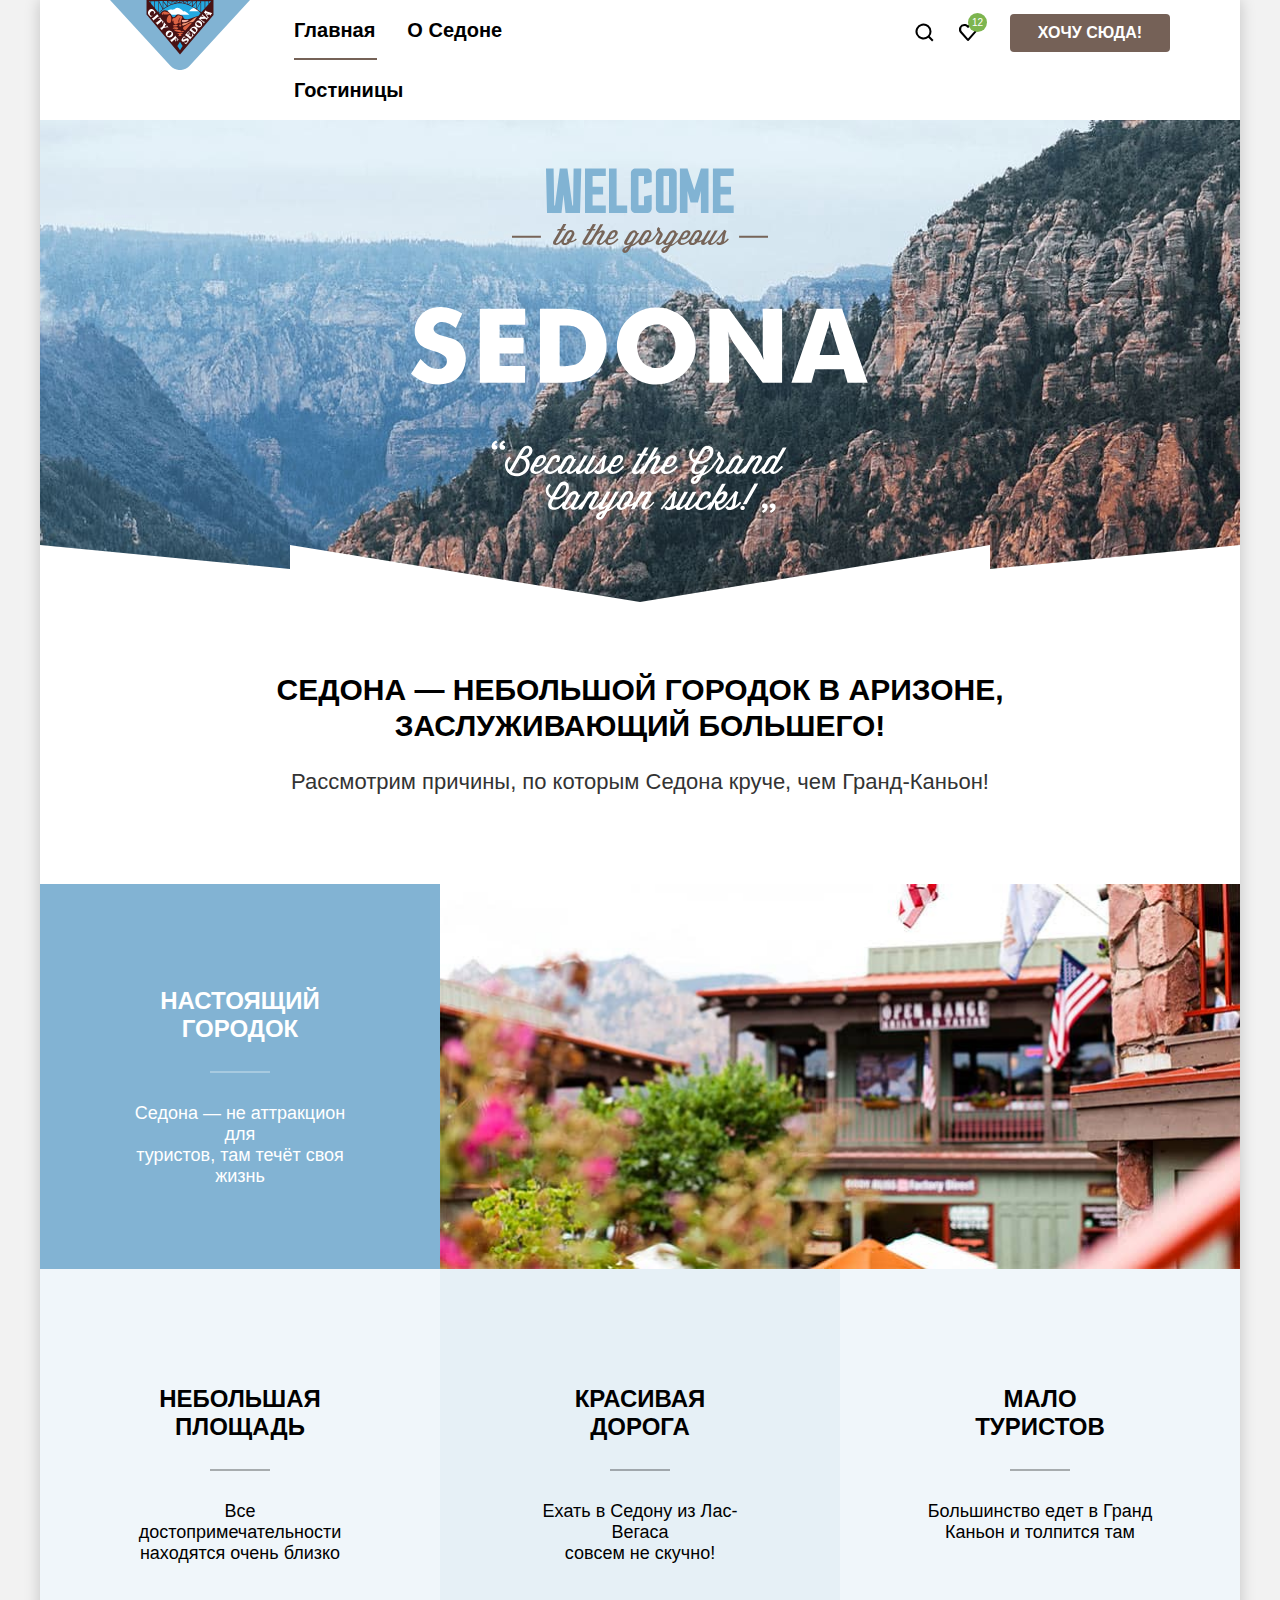
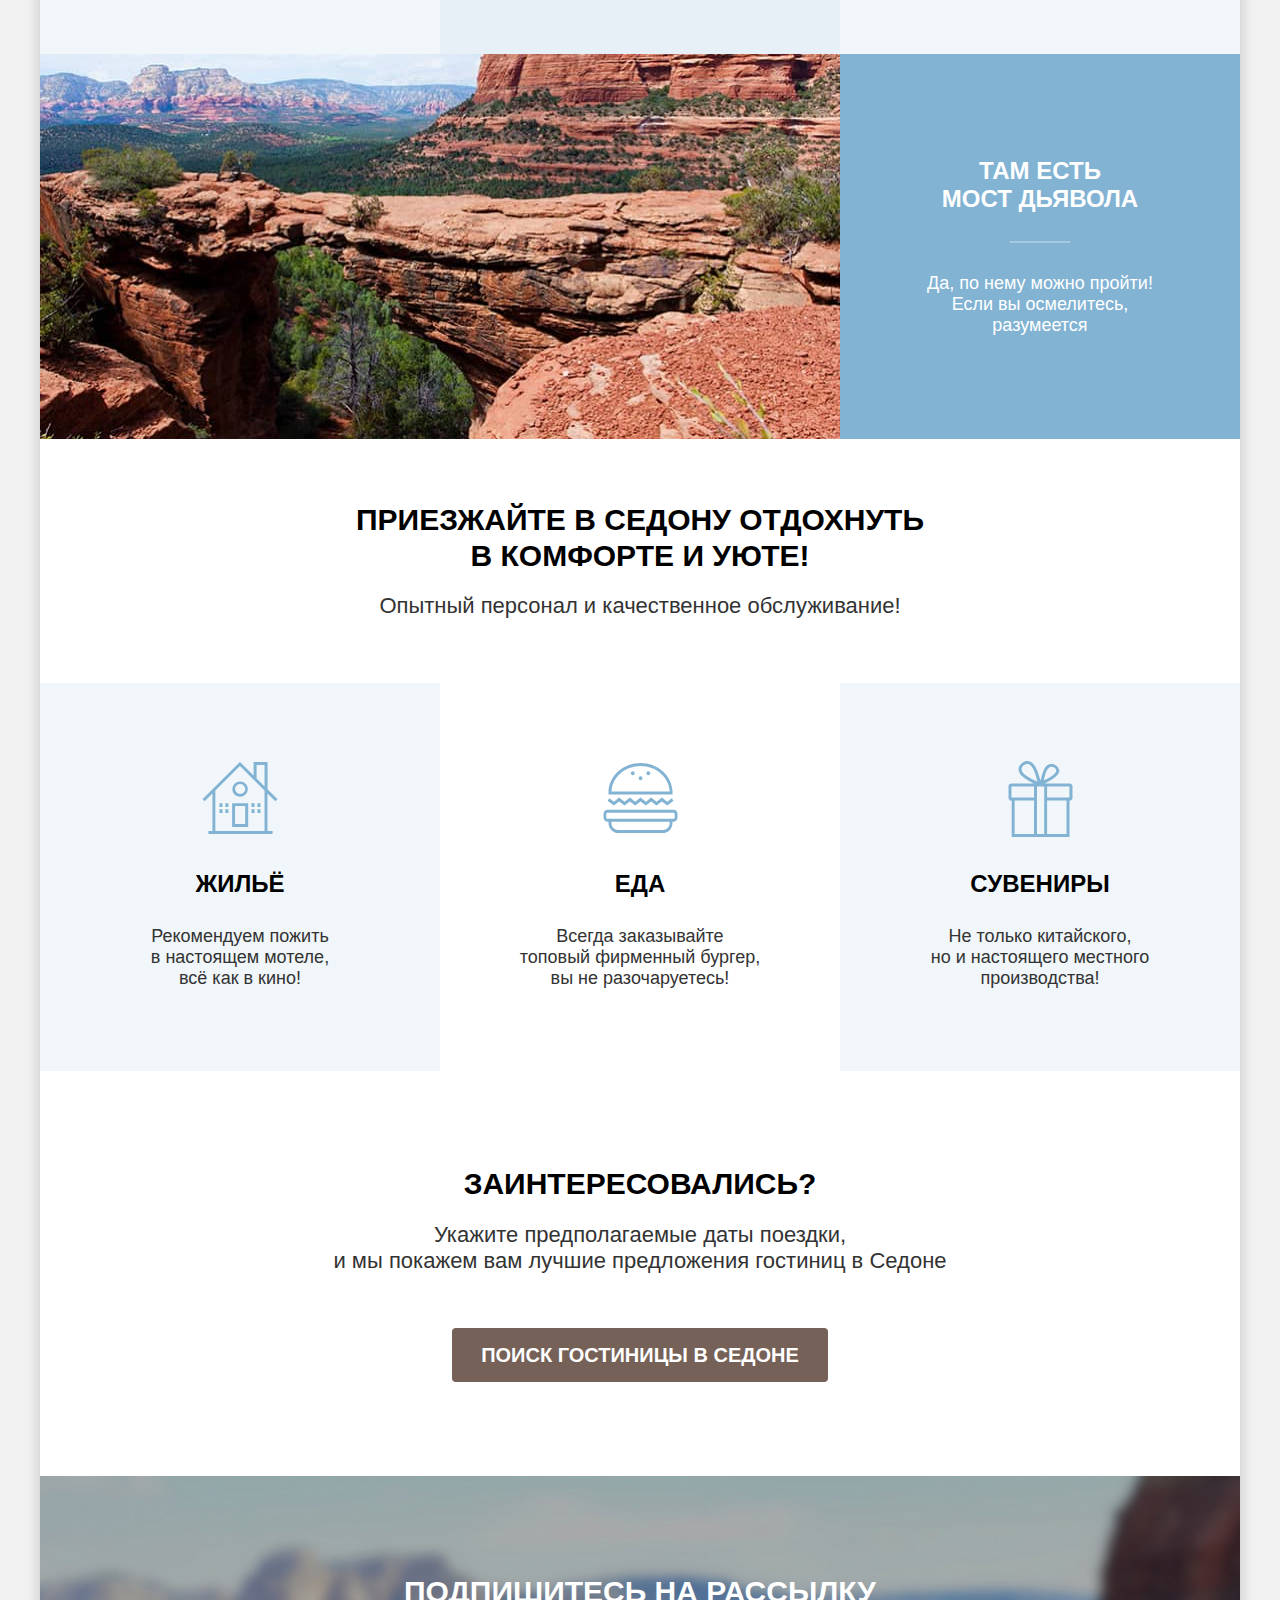
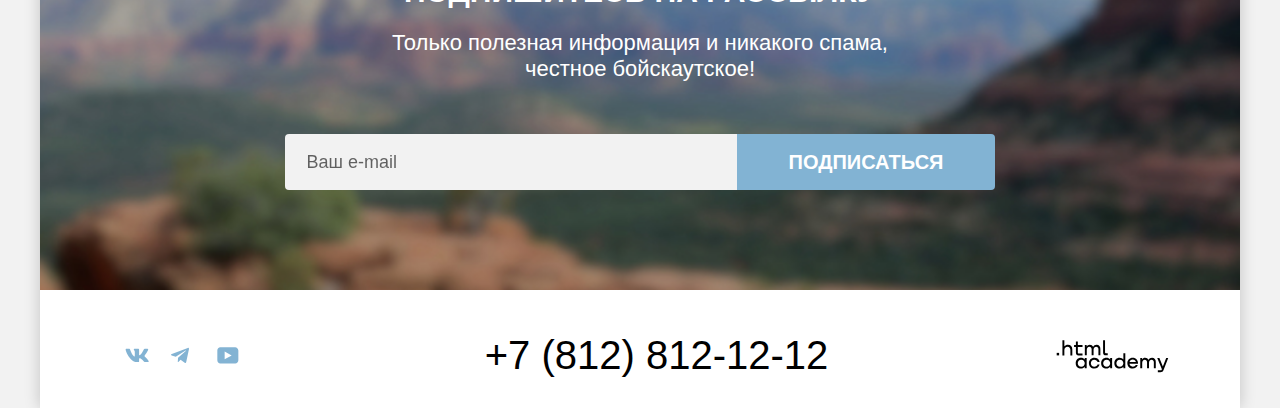
==== commit 1b53740b: "Merge pull request #16 from MrHasse1/master" ====
--- a/index.html
+++ b/index.html
@@ -230,7 +230,7 @@
               </div>
               <label class="children-label" for="children">Дети:</label>
               <div class="tooltip">
-                <button class="i" type="button">i</button>
+                <button class="i" type="button" aria-label="Подсказка к заказу">i</button>
                 <div class="triangle">
                   <span class="info">Укажите количество детей, которые будут с вами, возраст которых от 6 до 18 лет.
                     Дети до 6 лет размещаются бесплатно.</span>
--- a/styles/styles.css
+++ b/styles/styles.css
@@ -71,6 +71,17 @@
   white-space: nowrap;
   height: 64px;
 }
+
+.navigation-link:hover {
+  opacity: 0.8;
+}
+.navigation-link:focus {
+  opacity: 0.8;
+}
+.navigation-link:active {
+  opacity: 0.6;
+}
+
 
 .navigation-list {
   list-style-type: none;
@@ -233,7 +244,7 @@
 .hero {
   display: flex;
   justify-content: center;
-  padding-top: 51px;
+  padding-top: 48px;
   padding-bottom: 82px;
   background-image: url("../images/hero-img/hero-background-element.svg"), url("../images/hero-img/hero-background.jpg");
   background-color: brown;
@@ -286,8 +297,8 @@
 }
 
 .information-block-advantages {
-  padding-top: 67px;
-  padding-bottom: 87px;
+  padding-top: 70px;
+  padding-bottom: 89px;
 }
 
 .information-block-services {
@@ -338,7 +349,7 @@
 .advantage-description {
   width: 230px;
   margin: 0 auto;
-  padding-top: 82px;
+  padding-top: 79px;
 }
 
 .description-noimage {
@@ -362,7 +373,7 @@
   display: block;
   width: 60px;
   border: 1px solid rgba(0, 0, 0, 0.3);
-  margin-left: 84px;
+  margin-left: 85px;
   margin-top: 28px;
 }
 
@@ -376,7 +387,7 @@
   font-size: 18px;
   line-height: 21px;
   text-align: center;
-  padding-top: 5px;
+  padding-top: 6px;
 }
 
 /*   SERVICES   */
@@ -440,7 +451,7 @@
   text-align: center;
   width: 400px;
   background-color: rgba(131, 179, 211, 0.12);
-  padding-top: 182px;
+  padding-top: 187px;
   padding-bottom: 80px;
   padding-left: 15px;
   padding-right: 15px;
@@ -454,7 +465,7 @@
   justify-content: center;
   text-align: center;
   padding-bottom: 94px;
-  padding-top: 93px;
+  padding-top: 95px;
 }
 
 .hotel-search-title {
@@ -474,7 +485,7 @@
   text-align: center;
   color: rgba(51, 51, 51, 1);
   margin: 0;
-  padding-bottom: 50px;
+  padding-bottom: 54px;
 }
 
 .hotel-search-button {
@@ -525,7 +536,7 @@
   background-repeat: no-repeat;
   background-size: cover;
   padding-top: 98px;
-  padding-bottom: 104px;
+  padding-bottom: 100px;
 }
 
 .mail-form {
@@ -550,7 +561,7 @@
   text-align: center;
   color: rgba(255, 255, 255, 1);
   margin: 0;
-  padding-bottom: 54px;
+  padding-bottom: 52px;
 }
 
 .mail-input {
@@ -671,8 +682,13 @@
   display: flex;
   justify-content: space-between;
   align-items: center;
-  width: 47px;
+  width: 30px;
   height: 40px;
+  margin-right: 16px;
+}
+
+.footer-social-item:has(a:focus) {
+  outline: 2px solid black;
 }
 
 .contact-information {
@@ -708,12 +724,12 @@
 
 .social-list-vk {
   display: block;
+  -webkit-mask-image: url("../images/icons/vk.svg");
   mask-image: url("../images/icons/vk.svg");
-  -webkit-mask-image: url("../images/icons/vk.svg");
+  -webkit-mask-repeat:no-repeat;
   mask-repeat: no-repeat;
-  -webkit-mask-repeat:no-repeat;
+  -webkit-mask-size:100%;
   mask-size: 100%;
-  -webkit-mask-size:100%;
   width: 24px;
   height: 14px;
   background-color: rgba(131, 179, 211, 1);
@@ -734,12 +750,12 @@
 
 .social-list-telegram {
   display: block;
+  -webkit-mask-image: url("../images/icons/telegram.svg");
   mask-image: url("../images/icons/telegram.svg");
-  -webkit-mask-image: url("../images/icons/telegram.svg");
+  -webkit-mask-repeat:no-repeat;
   mask-repeat: no-repeat;
-  -webkit-mask-repeat:no-repeat;
+   -webkit-mask-size:100%;
   mask-size: 100%;
-  -webkit-mask-size:100%;
   width: 18px;
   height: 16px;
   background-color: rgba(131, 179, 211, 1);
@@ -759,12 +775,12 @@
 
 .social-list-youtube {
   display: block;
+  -webkit-mask-image: url("../images/icons/youtube.svg");
   mask-image: url("../images/icons/youtube.svg");
-  -webkit-mask-image: url("../images/icons/youtube.svg");
+  -webkit-mask-repeat:no-repeat;
   mask-repeat: no-repeat;
-  -webkit-mask-repeat:no-repeat;
+  -webkit-mask-size:100%;
   mask-size: 100%;
-  -webkit-mask-size:100%;
   width: 22px;
   height: 17px;
   background-color: rgba(131, 179, 211, 1);
@@ -786,6 +802,7 @@
   width:115px;
   height:33px;
   fill: black;
+  margin-top: 5px;
 }
 
 .html-logotype:hover {
@@ -833,7 +850,7 @@
   padding-left: 70px;
   padding-right: 70px;
   padding-top: 40px;
-  padding-bottom: 56px;
+  padding-bottom: 54px;
 }
 
 .filter-header {
@@ -859,7 +876,7 @@
   font-size: 16px;
   line-height: 21px;
   text-align: left;
-  padding-left: 10px;
+
 }
 
 .breadcrumbs-house {
@@ -869,7 +886,7 @@
   height: 21px;
   background-repeat: no-repeat;
   background-position: center;
-  margin-right: 10px;
+
   cursor:pointer;
 }
 
@@ -882,6 +899,8 @@
   display: block;
   width: 8px;
   height: 20px;
+  margin-left:10px;
+  margin-right:10px;
 }
 
 .infrastructure-title {
@@ -955,7 +974,7 @@
 }
 
 .checkbox:focus + .custom-checkbox {
-  border: 3px solid rgba(131, 179, 211, 1);
+  outline: 3px solid rgba(131, 179, 211, 1);
 }
 
 .infrastructure-label:active {
@@ -1000,15 +1019,15 @@
 }
 
 .housetype-label:hover {
-  opacity: 30%;
+  opacity: 60%;
 }
 
 .input-radio:focus + .custom-radio {
-  border: 2px solid rgba(131, 179, 211, 1);
+  outline: 3px solid rgba(131, 179, 211, 1);
 }
 
 .housetype-label:active {
-  opacity: 30%;
+  opacity: 60%;
 }
 
 
@@ -1044,7 +1063,7 @@
 
 .minmax-price {
   display: flex;
-  padding-bottom:48px;
+  padding-bottom:46px;
 }
 
 .control-input-min::-webkit-outer-spin-button,
@@ -1238,7 +1257,7 @@
   padding-left: 70px;
   padding-right: 70px;
   padding-top: 25px;
-  padding-bottom: 11px;
+  padding-bottom: 13px;
 }
 
 .sorting-title {
@@ -1306,11 +1325,28 @@
   border: 2px solid rgba(0, 0, 0, 1);
 }
 
+.view-icon {
+  display: block;
+  width: 100%;
+  height: 100%;
+}
+
+.view-icon:focus {
+  outline: none;
+}
+
+.view-item:has(.view-icon:focus) {
+  border: 2px solid #68A2CA;
+}
+
+.view-item-current {
+  border: 2px solid rgba(0, 0, 0, 1);
+}
+
 .icon-table {
   background-image: url("../images/icons/view-table.svg");
   background-repeat: no-repeat;
   background-position: center;
-  border-color: rgba(0, 0, 0, 1);
 }
 
 .icon-icon {
@@ -1349,6 +1385,7 @@
   padding: 20px;
   display: grid;
   grid-template-columns: 140px 140px;
+  grid-template-rows: auto 1fr auto auto auto;
   row-gap: 14px;
   column-gap: 20px;
 }
@@ -1358,6 +1395,7 @@
   grid-column-end: 3;
   text-decoration: none;
   color: black;
+
 }
 
 .hotel-cart-title {
@@ -1451,6 +1489,7 @@
   font-size: 16px;
   line-height: 20px;
   display: table;
+  align-self: center;
   text-transform: uppercase;
   text-align: center;
   background-color: rgba(130, 179, 211, 1);
@@ -1548,32 +1587,29 @@
   grid-column-end: 2;
   margin: 0;
   padding-top: 10px;
-}
-
-.amara-star {
-  background-image: url("../images/icons/amara-star.svg");
-  width: 140px;
-  height: 37px;
-  display: block;
-}
-.diablo-star {
-  background-image: url("../images/icons/amara-star.svg");
-  width: 140px;
-  height: 37px;
-  display: block;
-}
-.desert-star {
-  background-image: url("../images/icons/desert-star.svg");
-  width: 140px;
-  height: 37px;
-  display: block;
-}
-.greentree-star {
-  background-image: url("../images/icons/greentree-star.svg");
-  width: 140px;
-  height: 37px;
-  display: block;
-}
+  background-image: url("../images/icons/stars.svg");
+}
+
+.one-star {
+  width: 23px;
+}
+
+.two-star {
+  width: 46px;
+}
+
+.three-star {
+  width: 69px;
+}
+
+.four-star {
+  width: 90px;
+}
+
+.five-star {
+  width: 115px;
+}
+
 
 .hotel-rating {
   grid-column-start: 2;
@@ -1618,10 +1654,10 @@
 
 .pagination-link-button {
   display: block;
-  width: 60px;
-  height: 60px;
-  text-align: center;
-  padding-top: 12px;
+  min-width: 60px;
+  min-height: 60px;
+  text-align: center;
+  padding: 12px 18px 12px 18px;
   line-height: 36px;
   font-weight: 700;
   color: #ffffff;
@@ -1956,10 +1992,6 @@
 
 .info {
   display: none;
-}
-
-.tooltip:hover .info {
-  display: inline-block;
   position: absolute;
   width: 256px;
   text-align: left;
@@ -1972,6 +2004,24 @@
   box-shadow: rgba(0, 0, 0, 0.3);
 }
 
+.tooltip:hover .info {
+  display: inline-block;
+}
+
+.i:focus + .triangle .info {
+  display: inline-block;
+}
+
+.i:focus + .triangle {
+  position: absolute;
+  content: "";
+  border-left: 10px solid transparent;
+  border-right: 10px solid transparent;
+  border-bottom: 10px solid rgba(51, 51, 51, 1);
+  margin-top: 5px;
+  margin-left: 3px;
+}
+
 .tooltip:hover .triangle {
   position: absolute;
   content: "";
